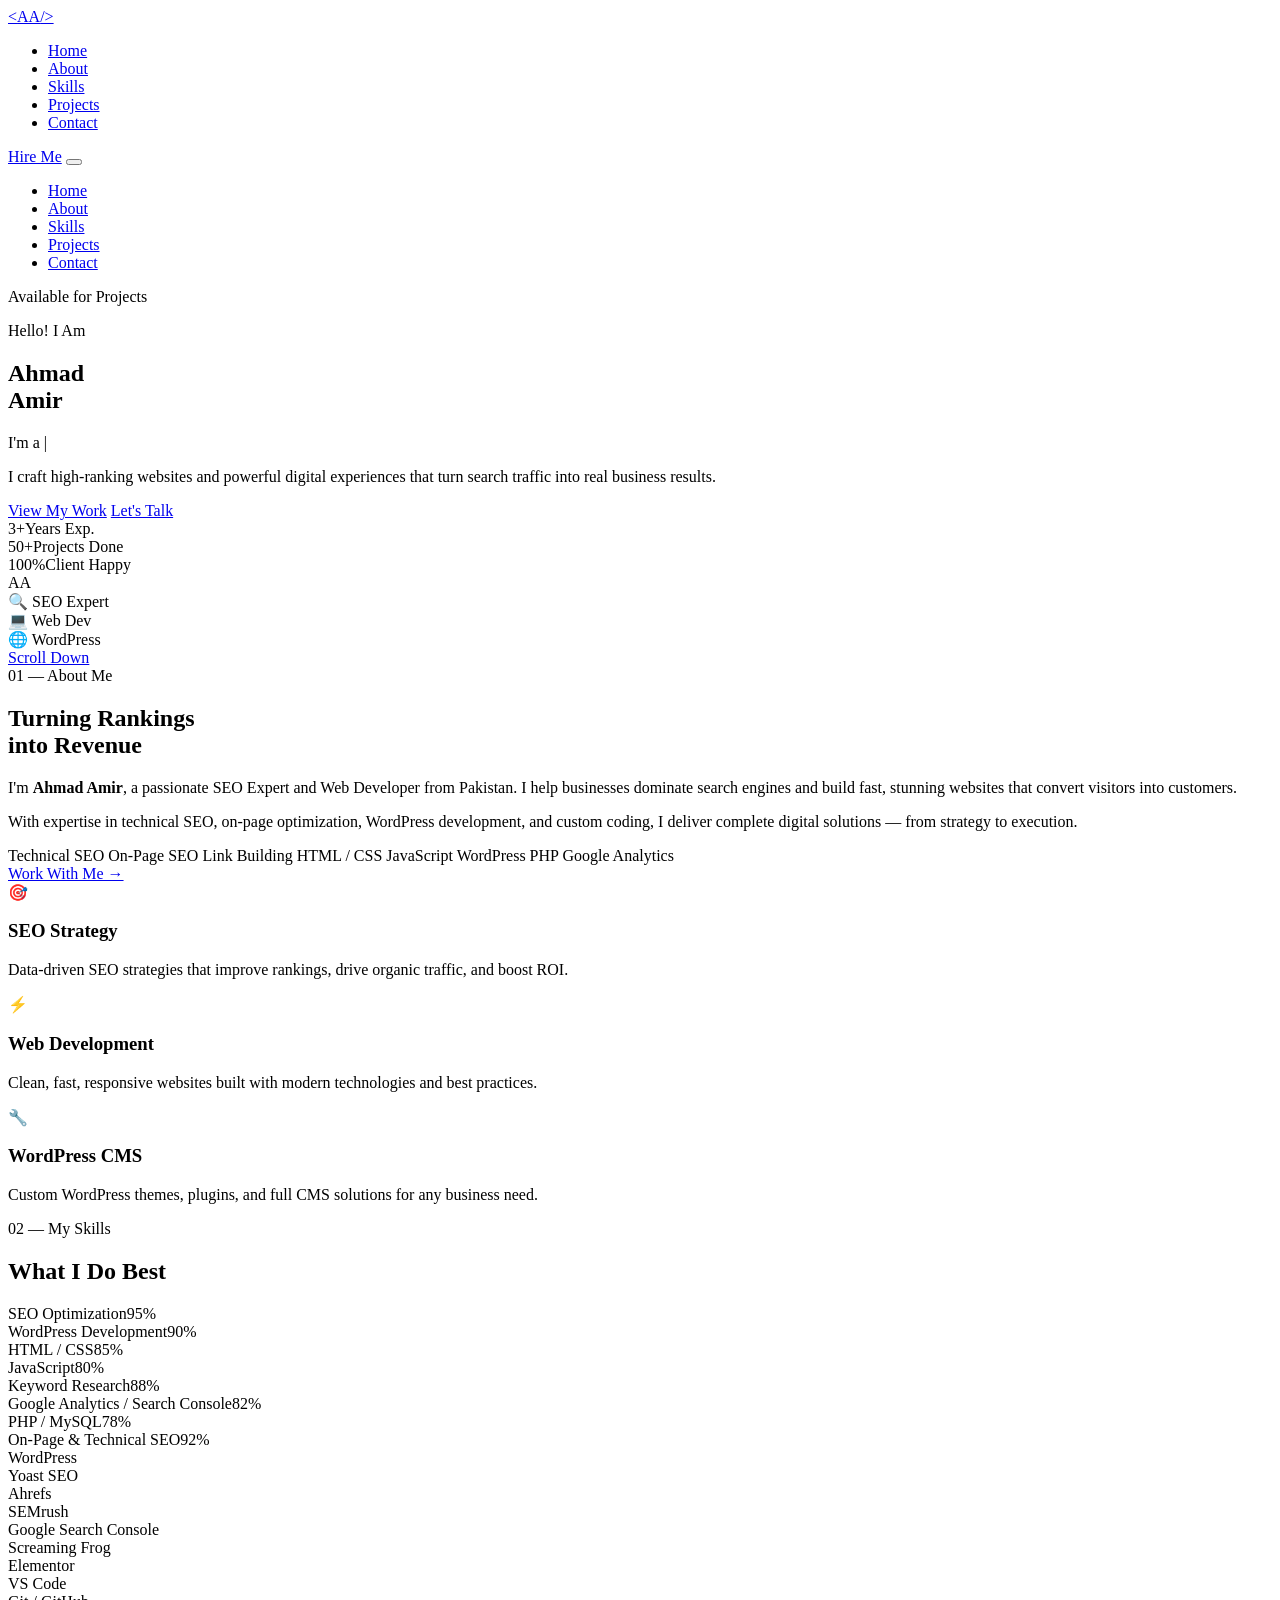
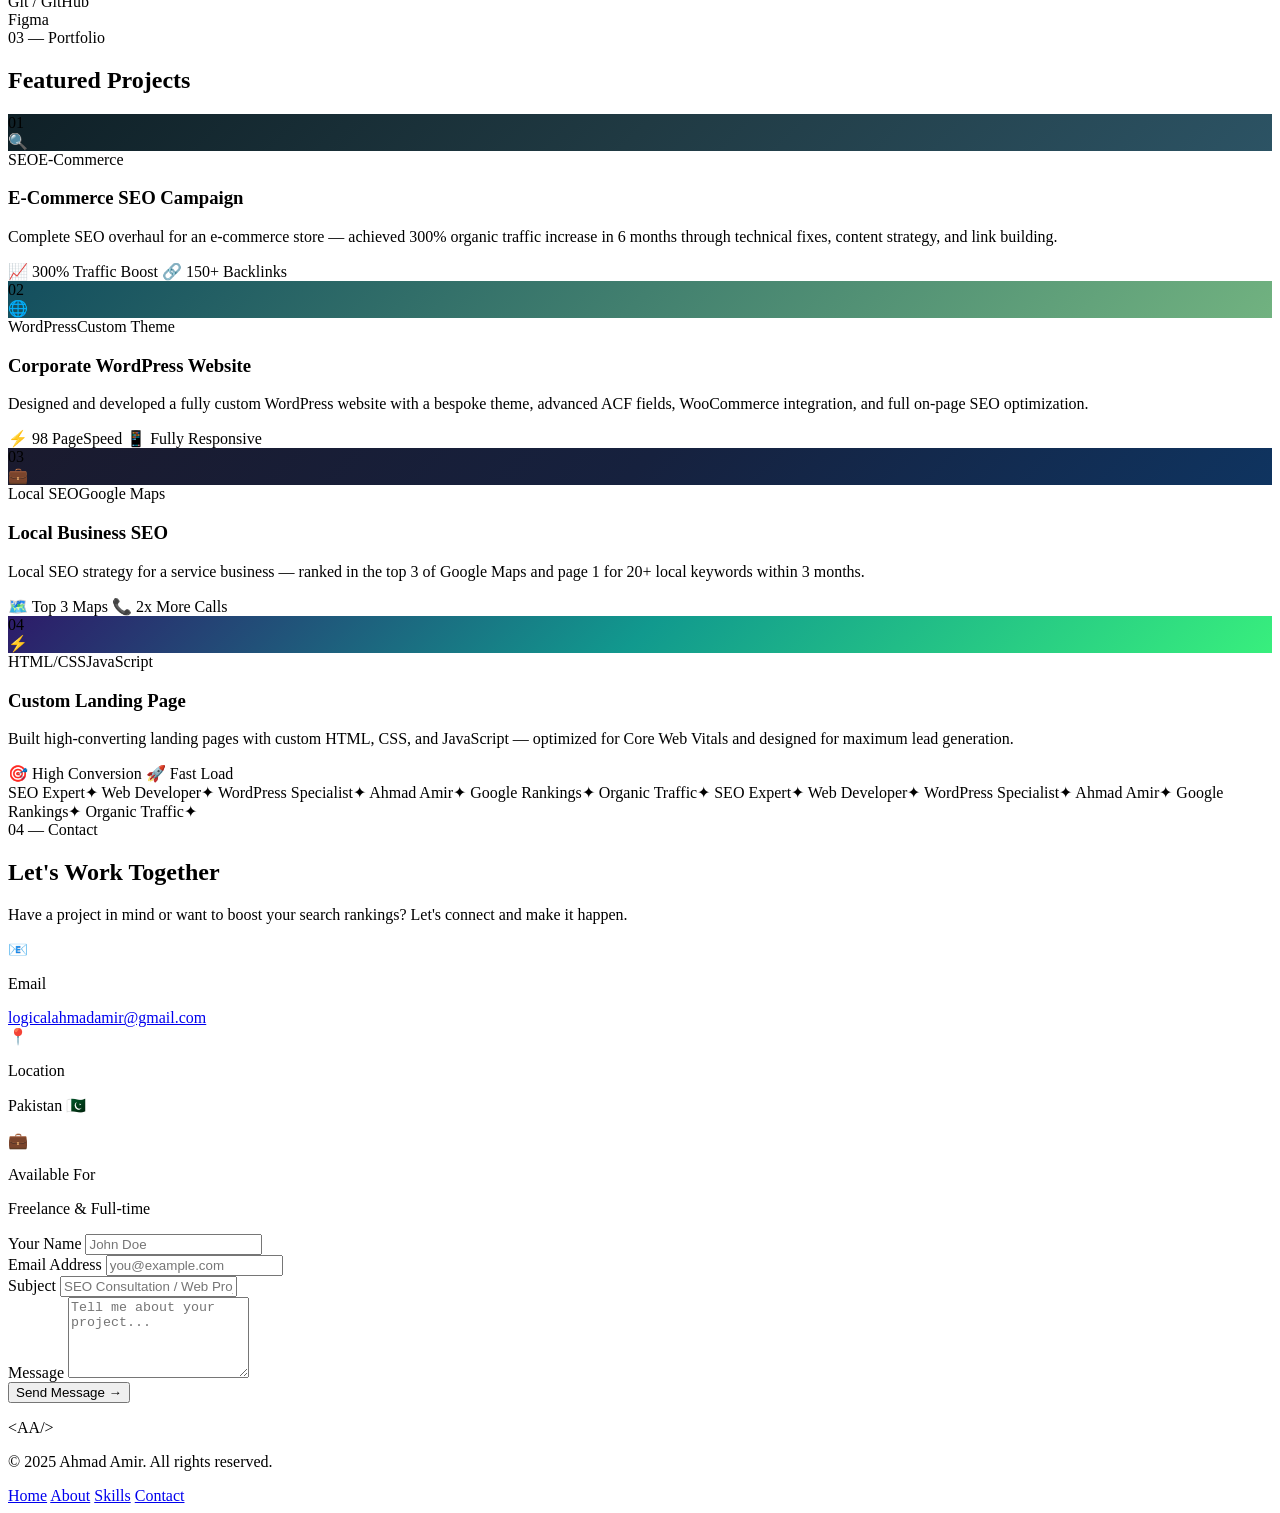
==== index (1).html @ b36ea96a "upload" ====
<!DOCTYPE html>
<html lang="en">
<head>
  <meta charset="UTF-8" />
  <meta name="viewport" content="width=device-width, initial-scale=1.0" />
  <title>Ahmad Amir – SEO Expert & Web Developer</title>
  <meta name="description" content="Ahmad Amir is a professional SEO Expert, Web Developer, and WordPress specialist helping businesses grow online with powerful digital strategies." />
  <meta name="keywords" content="Ahmad Amir, SEO Expert, Web Developer, WordPress, Digital Marketing, Pakistan" />
  <meta name="author" content="Ahmad Amir" />
  <meta property="og:title" content="Ahmad Amir – SEO Expert & Web Developer" />
  <meta property="og:description" content="Professional SEO Expert and Web Developer from Pakistan." />
  <meta property="og:type" content="website" />
  <!-- Favicons -->
  <link rel="icon" type="image/x-icon" href="favicon.ico" />
  <link rel="icon" type="image/svg+xml" href="favicon.svg" />
  <link rel="icon" type="image/png" sizes="32x32" href="favicon-32x32.png" />
  <link rel="icon" type="image/png" sizes="16x16" href="favicon-16x16.png" />
  <link rel="apple-touch-icon" sizes="180x180" href="apple-touch-icon.png" />
  <link rel="manifest" href="site.webmanifest" />
  <meta name="theme-color" content="#39d353" />

  <link rel="preconnect" href="https://fonts.googleapis.com" />
  <link rel="preconnect" href="https://fonts.gstatic.com" crossorigin />
  <link href="https://fonts.googleapis.com/css2?family=Syne:wght@400;600;700;800&family=DM+Sans:ital,wght@0,300;0,400;0,500;1,300&display=swap" rel="stylesheet" />
  <link rel="stylesheet" href="style.css" />
</head>
<body>

  <!-- Cursor -->
  <div class="cursor" id="cursor"></div>
  <div class="cursor-follower" id="cursorFollower"></div>

  <!-- Noise overlay -->
  <div class="noise"></div>

  <!-- NAV -->
  <nav class="nav" id="nav">
    <a href="#home" class="nav-logo">
      <span class="logo-bracket">&lt;</span>AA<span class="logo-bracket">/&gt;</span>
    </a>
    <ul class="nav-links">
      <li><a href="#home" class="nav-link active">Home</a></li>
      <li><a href="#about" class="nav-link">About</a></li>
      <li><a href="#skills" class="nav-link">Skills</a></li>
      <li><a href="#projects" class="nav-link">Projects</a></li>
      <li><a href="#contact" class="nav-link">Contact</a></li>
    </ul>
    <a href="mailto:logicalahmadamir@gmail.com" class="nav-cta">Hire Me</a>
    <button class="menu-toggle" id="menuToggle" aria-label="Toggle menu">
      <span></span><span></span><span></span>
    </button>
  </nav>

  <!-- Mobile Menu -->
  <div class="mobile-menu" id="mobileMenu">
    <ul>
      <li><a href="#home" class="mob-link">Home</a></li>
      <li><a href="#about" class="mob-link">About</a></li>
      <li><a href="#skills" class="mob-link">Skills</a></li>
      <li><a href="#projects" class="mob-link">Projects</a></li>
      <li><a href="#contact" class="mob-link">Contact</a></li>
    </ul>
  </div>

  <!-- HERO -->
  <section class="hero" id="home">
    <div class="hero-bg">
      <div class="orb orb-1"></div>
      <div class="orb orb-2"></div>
      <div class="grid-lines"></div>
    </div>
    <div class="hero-content">
      <div class="hero-badge">
        <span class="badge-dot"></span>
        Available for Projects
      </div>
      <p class="hero-greeting">Hello! I Am</p>
      <h1 class="hero-name">Ahmad<br/><span class="name-outline">Amir</span></h1>
      <div class="hero-role">
        <span>I'm a </span>
        <span class="typed-text" id="typedText"></span>
        <span class="typed-cursor">|</span>
      </div>
      <p class="hero-desc">
        I craft high-ranking websites and powerful digital experiences that
        turn search traffic into real business results.
      </p>
      <div class="hero-actions">
        <a href="#projects" class="btn btn-primary">View My Work</a>
        <a href="#contact" class="btn btn-ghost">Let's Talk</a>
      </div>
      <div class="hero-stats">
        <div class="stat"><span class="stat-num">3+</span><span class="stat-label">Years Exp.</span></div>
        <div class="stat-divider"></div>
        <div class="stat"><span class="stat-num">50+</span><span class="stat-label">Projects Done</span></div>
        <div class="stat-divider"></div>
        <div class="stat"><span class="stat-num">100%</span><span class="stat-label">Client Happy</span></div>
      </div>
    </div>
    <div class="hero-visual">
      <div class="avatar-wrap">
        <div class="avatar-ring ring-1"></div>
        <div class="avatar-ring ring-2"></div>
        <div class="avatar-ring ring-3"></div>
        <div class="avatar-core">
          <div class="avatar-initials">AA</div>
        </div>
        <div class="floating-tag tag-1">
          <span class="tag-icon">🔍</span> SEO Expert
        </div>
        <div class="floating-tag tag-2">
          <span class="tag-icon">💻</span> Web Dev
        </div>
        <div class="floating-tag tag-3">
          <span class="tag-icon">🌐</span> WordPress
        </div>
      </div>
    </div>
    <a href="#about" class="scroll-down">
      <span>Scroll Down</span>
      <div class="scroll-arrow"></div>
    </a>
  </section>

  <!-- ABOUT -->
  <section class="about" id="about">
    <div class="container">
      <div class="section-label">01 — About Me</div>
      <div class="about-grid">
        <div class="about-left">
          <h2 class="section-title">Turning Rankings<br/>into <span class="highlight">Revenue</span></h2>
          <p class="about-text">
            I'm <strong>Ahmad Amir</strong>, a passionate SEO Expert and Web Developer from Pakistan.
            I help businesses dominate search engines and build fast, stunning websites
            that convert visitors into customers.
          </p>
          <p class="about-text">
            With expertise in technical SEO, on-page optimization, WordPress development, 
            and custom coding, I deliver complete digital solutions — from strategy to execution.
          </p>
          <div class="about-chips">
            <span class="chip">Technical SEO</span>
            <span class="chip">On-Page SEO</span>
            <span class="chip">Link Building</span>
            <span class="chip">HTML / CSS</span>
            <span class="chip">JavaScript</span>
            <span class="chip">WordPress</span>
            <span class="chip">PHP</span>
            <span class="chip">Google Analytics</span>
          </div>
          <a href="mailto:logicalahmadamir@gmail.com" class="btn btn-primary">Work With Me →</a>
        </div>
        <div class="about-right">
          <div class="about-card">
            <div class="card-icon">🎯</div>
            <h3>SEO Strategy</h3>
            <p>Data-driven SEO strategies that improve rankings, drive organic traffic, and boost ROI.</p>
          </div>
          <div class="about-card">
            <div class="card-icon">⚡</div>
            <h3>Web Development</h3>
            <p>Clean, fast, responsive websites built with modern technologies and best practices.</p>
          </div>
          <div class="about-card">
            <div class="card-icon">🔧</div>
            <h3>WordPress CMS</h3>
            <p>Custom WordPress themes, plugins, and full CMS solutions for any business need.</p>
          </div>
        </div>
      </div>
    </div>
  </section>

  <!-- SKILLS -->
  <section class="skills" id="skills">
    <div class="container">
      <div class="section-label">02 — My Skills</div>
      <h2 class="section-title center">What I <span class="highlight">Do Best</span></h2>
      <div class="skills-grid">
        <div class="skill-item" data-skill="SEO Optimization" data-pct="95">
          <div class="skill-info">
            <span>SEO Optimization</span><span class="skill-pct">95%</span>
          </div>
          <div class="skill-bar"><div class="skill-fill" data-width="95"></div></div>
        </div>
        <div class="skill-item" data-pct="90">
          <div class="skill-info">
            <span>WordPress Development</span><span class="skill-pct">90%</span>
          </div>
          <div class="skill-bar"><div class="skill-fill" data-width="90"></div></div>
        </div>
        <div class="skill-item" data-pct="85">
          <div class="skill-info">
            <span>HTML / CSS</span><span class="skill-pct">85%</span>
          </div>
          <div class="skill-bar"><div class="skill-fill" data-width="85"></div></div>
        </div>
        <div class="skill-item" data-pct="80">
          <div class="skill-info">
            <span>JavaScript</span><span class="skill-pct">80%</span>
          </div>
          <div class="skill-bar"><div class="skill-fill" data-width="80"></div></div>
        </div>
        <div class="skill-item" data-pct="88">
          <div class="skill-info">
            <span>Keyword Research</span><span class="skill-pct">88%</span>
          </div>
          <div class="skill-bar"><div class="skill-fill" data-width="88"></div></div>
        </div>
        <div class="skill-item" data-pct="82">
          <div class="skill-info">
            <span>Google Analytics / Search Console</span><span class="skill-pct">82%</span>
          </div>
          <div class="skill-bar"><div class="skill-fill" data-width="82"></div></div>
        </div>
        <div class="skill-item" data-pct="78">
          <div class="skill-info">
            <span>PHP / MySQL</span><span class="skill-pct">78%</span>
          </div>
          <div class="skill-bar"><div class="skill-fill" data-width="78"></div></div>
        </div>
        <div class="skill-item" data-pct="92">
          <div class="skill-info">
            <span>On-Page & Technical SEO</span><span class="skill-pct">92%</span>
          </div>
          <div class="skill-bar"><div class="skill-fill" data-width="92"></div></div>
        </div>
      </div>

      <!-- Tool Icons -->
      <div class="tools-row">
        <div class="tool-badge">WordPress</div>
        <div class="tool-badge">Yoast SEO</div>
        <div class="tool-badge">Ahrefs</div>
        <div class="tool-badge">SEMrush</div>
        <div class="tool-badge">Google Search Console</div>
        <div class="tool-badge">Screaming Frog</div>
        <div class="tool-badge">Elementor</div>
        <div class="tool-badge">VS Code</div>
        <div class="tool-badge">Git / GitHub</div>
        <div class="tool-badge">Figma</div>
      </div>
    </div>
  </section>

  <!-- PROJECTS -->
  <section class="projects" id="projects">
    <div class="container">
      <div class="section-label">03 — Portfolio</div>
      <h2 class="section-title">Featured <span class="highlight">Projects</span></h2>
      <div class="projects-grid">

        <div class="project-card">
          <div class="project-thumb" style="background: linear-gradient(135deg, #0f2027, #203a43, #2c5364);">
            <div class="project-num">01</div>
            <div class="project-icon-big">🔍</div>
          </div>
          <div class="project-body">
            <div class="project-tags"><span>SEO</span><span>E-Commerce</span></div>
            <h3>E-Commerce SEO Campaign</h3>
            <p>Complete SEO overhaul for an e-commerce store — achieved 300% organic traffic increase in 6 months through technical fixes, content strategy, and link building.</p>
            <div class="project-meta">
              <span>📈 300% Traffic Boost</span>
              <span>🔗 150+ Backlinks</span>
            </div>
          </div>
        </div>

        <div class="project-card featured">
          <div class="project-thumb" style="background: linear-gradient(135deg, #134e5e, #71b280);">
            <div class="project-num">02</div>
            <div class="project-icon-big">🌐</div>
          </div>
          <div class="project-body">
            <div class="project-tags"><span>WordPress</span><span>Custom Theme</span></div>
            <h3>Corporate WordPress Website</h3>
            <p>Designed and developed a fully custom WordPress website with a bespoke theme, advanced ACF fields, WooCommerce integration, and full on-page SEO optimization.</p>
            <div class="project-meta">
              <span>⚡ 98 PageSpeed</span>
              <span>📱 Fully Responsive</span>
            </div>
          </div>
        </div>

        <div class="project-card">
          <div class="project-thumb" style="background: linear-gradient(135deg, #1a1a2e, #16213e, #0f3460);">
            <div class="project-num">03</div>
            <div class="project-icon-big">💼</div>
          </div>
          <div class="project-body">
            <div class="project-tags"><span>Local SEO</span><span>Google Maps</span></div>
            <h3>Local Business SEO</h3>
            <p>Local SEO strategy for a service business — ranked in the top 3 of Google Maps and page 1 for 20+ local keywords within 3 months.</p>
            <div class="project-meta">
              <span>🗺️ Top 3 Maps</span>
              <span>📞 2x More Calls</span>
            </div>
          </div>
        </div>

        <div class="project-card">
          <div class="project-thumb" style="background: linear-gradient(135deg, #2d1b69, #11998e, #38ef7d);">
            <div class="project-num">04</div>
            <div class="project-icon-big">⚡</div>
          </div>
          <div class="project-body">
            <div class="project-tags"><span>HTML/CSS</span><span>JavaScript</span></div>
            <h3>Custom Landing Page</h3>
            <p>Built high-converting landing pages with custom HTML, CSS, and JavaScript — optimized for Core Web Vitals and designed for maximum lead generation.</p>
            <div class="project-meta">
              <span>🎯 High Conversion</span>
              <span>🚀 Fast Load</span>
            </div>
          </div>
        </div>

      </div>
    </div>
  </section>

  <!-- MARQUEE BANNER -->
  <div class="marquee-wrap">
    <div class="marquee-track">
      <span>SEO Expert</span><span class="sep">✦</span>
      <span>Web Developer</span><span class="sep">✦</span>
      <span>WordPress Specialist</span><span class="sep">✦</span>
      <span>Ahmad Amir</span><span class="sep">✦</span>
      <span>Google Rankings</span><span class="sep">✦</span>
      <span>Organic Traffic</span><span class="sep">✦</span>
      <span>SEO Expert</span><span class="sep">✦</span>
      <span>Web Developer</span><span class="sep">✦</span>
      <span>WordPress Specialist</span><span class="sep">✦</span>
      <span>Ahmad Amir</span><span class="sep">✦</span>
      <span>Google Rankings</span><span class="sep">✦</span>
      <span>Organic Traffic</span><span class="sep">✦</span>
    </div>
  </div>

  <!-- CONTACT -->
  <section class="contact" id="contact">
    <div class="container">
      <div class="section-label">04 — Contact</div>
      <h2 class="section-title center">Let's <span class="highlight">Work Together</span></h2>
      <p class="contact-sub">Have a project in mind or want to boost your search rankings? Let's connect and make it happen.</p>
      <div class="contact-grid">
        <div class="contact-left">
          <div class="contact-info-item">
            <div class="ci-icon">📧</div>
            <div>
              <p class="ci-label">Email</p>
              <a href="mailto:logicalahmadamir@gmail.com" class="ci-value">logicalahmadamir@gmail.com</a>
            </div>
          </div>
          <div class="contact-info-item">
            <div class="ci-icon">📍</div>
            <div>
              <p class="ci-label">Location</p>
              <p class="ci-value">Pakistan 🇵🇰</p>
            </div>
          </div>
          <div class="contact-info-item">
            <div class="ci-icon">💼</div>
            <div>
              <p class="ci-label">Available For</p>
              <p class="ci-value">Freelance & Full-time</p>
            </div>
          </div>
        </div>
        <form class="contact-form" id="contactForm">
          <div class="form-row">
            <div class="form-group">
              <label>Your Name</label>
              <input type="text" placeholder="John Doe" required />
            </div>
            <div class="form-group">
              <label>Email Address</label>
              <input type="email" placeholder="you@example.com" required />
            </div>
          </div>
          <div class="form-group">
            <label>Subject</label>
            <input type="text" placeholder="SEO Consultation / Web Project..." required />
          </div>
          <div class="form-group">
            <label>Message</label>
            <textarea rows="5" placeholder="Tell me about your project..." required></textarea>
          </div>
          <button type="submit" class="btn btn-primary full-width">Send Message →</button>
          <p class="form-note" id="formNote"></p>
        </form>
      </div>
    </div>
  </section>

  <!-- FOOTER -->
  <footer class="footer">
    <div class="container">
      <div class="footer-inner">
        <div class="footer-logo">
          <span class="logo-bracket">&lt;</span>AA<span class="logo-bracket">/&gt;</span>
        </div>
        <p class="footer-copy">© 2025 Ahmad Amir. All rights reserved.</p>
        <div class="footer-links">
          <a href="#home">Home</a>
          <a href="#about">About</a>
          <a href="#skills">Skills</a>
          <a href="#contact">Contact</a>
        </div>
      </div>
    </div>
  </footer>

  <script src="script.js"></script>
</body>
</html>
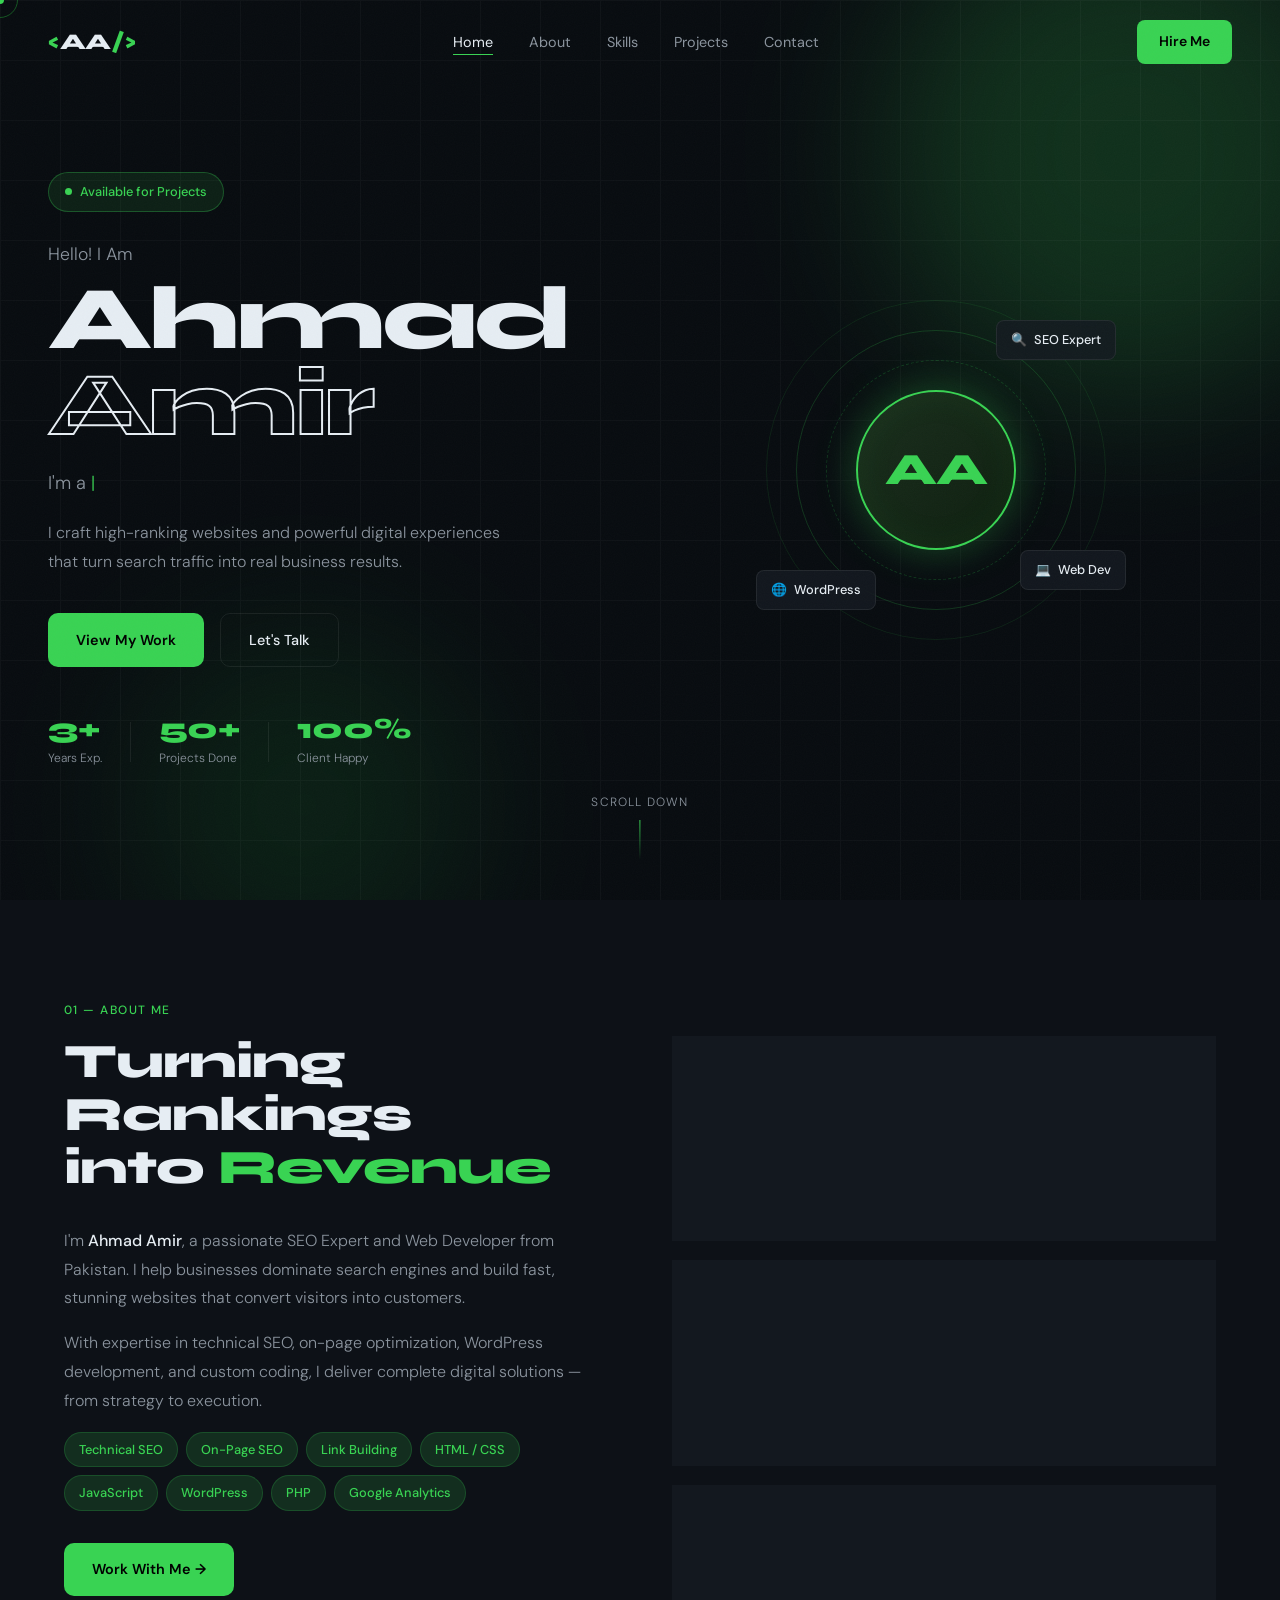
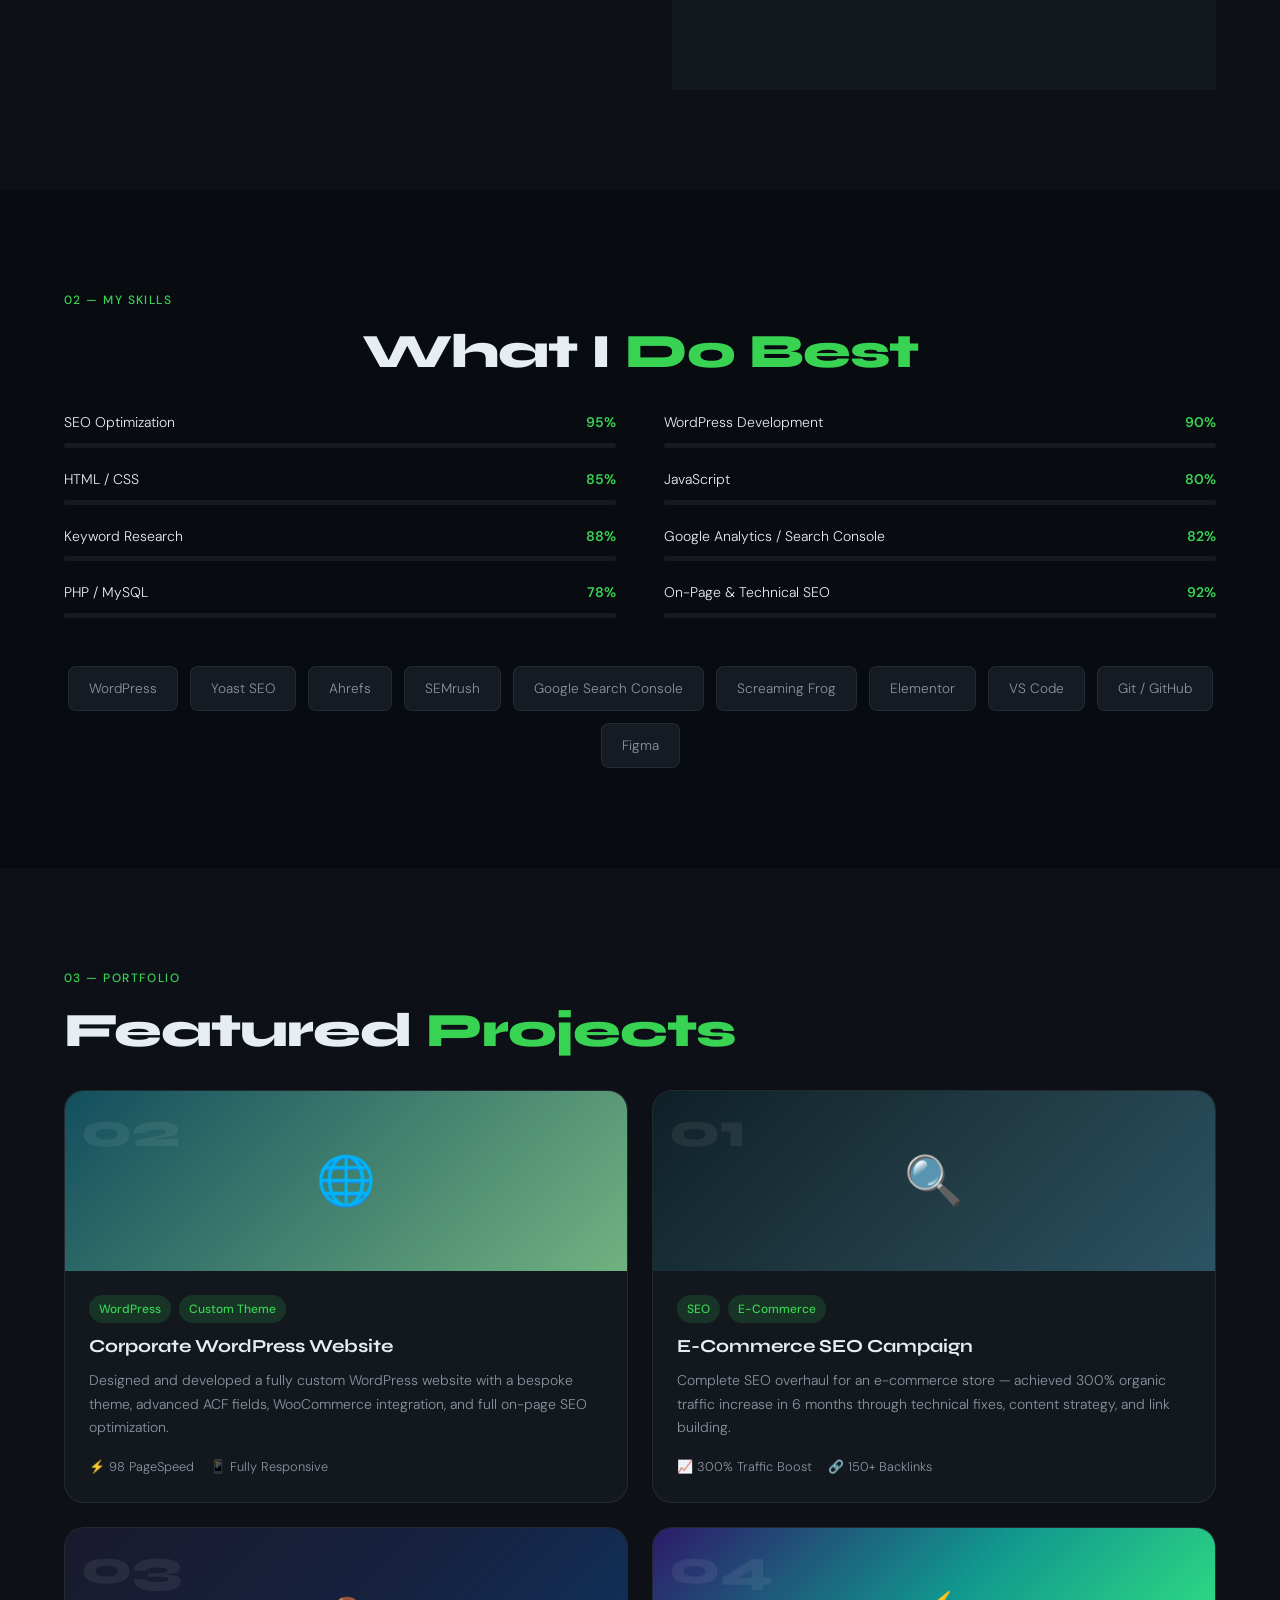
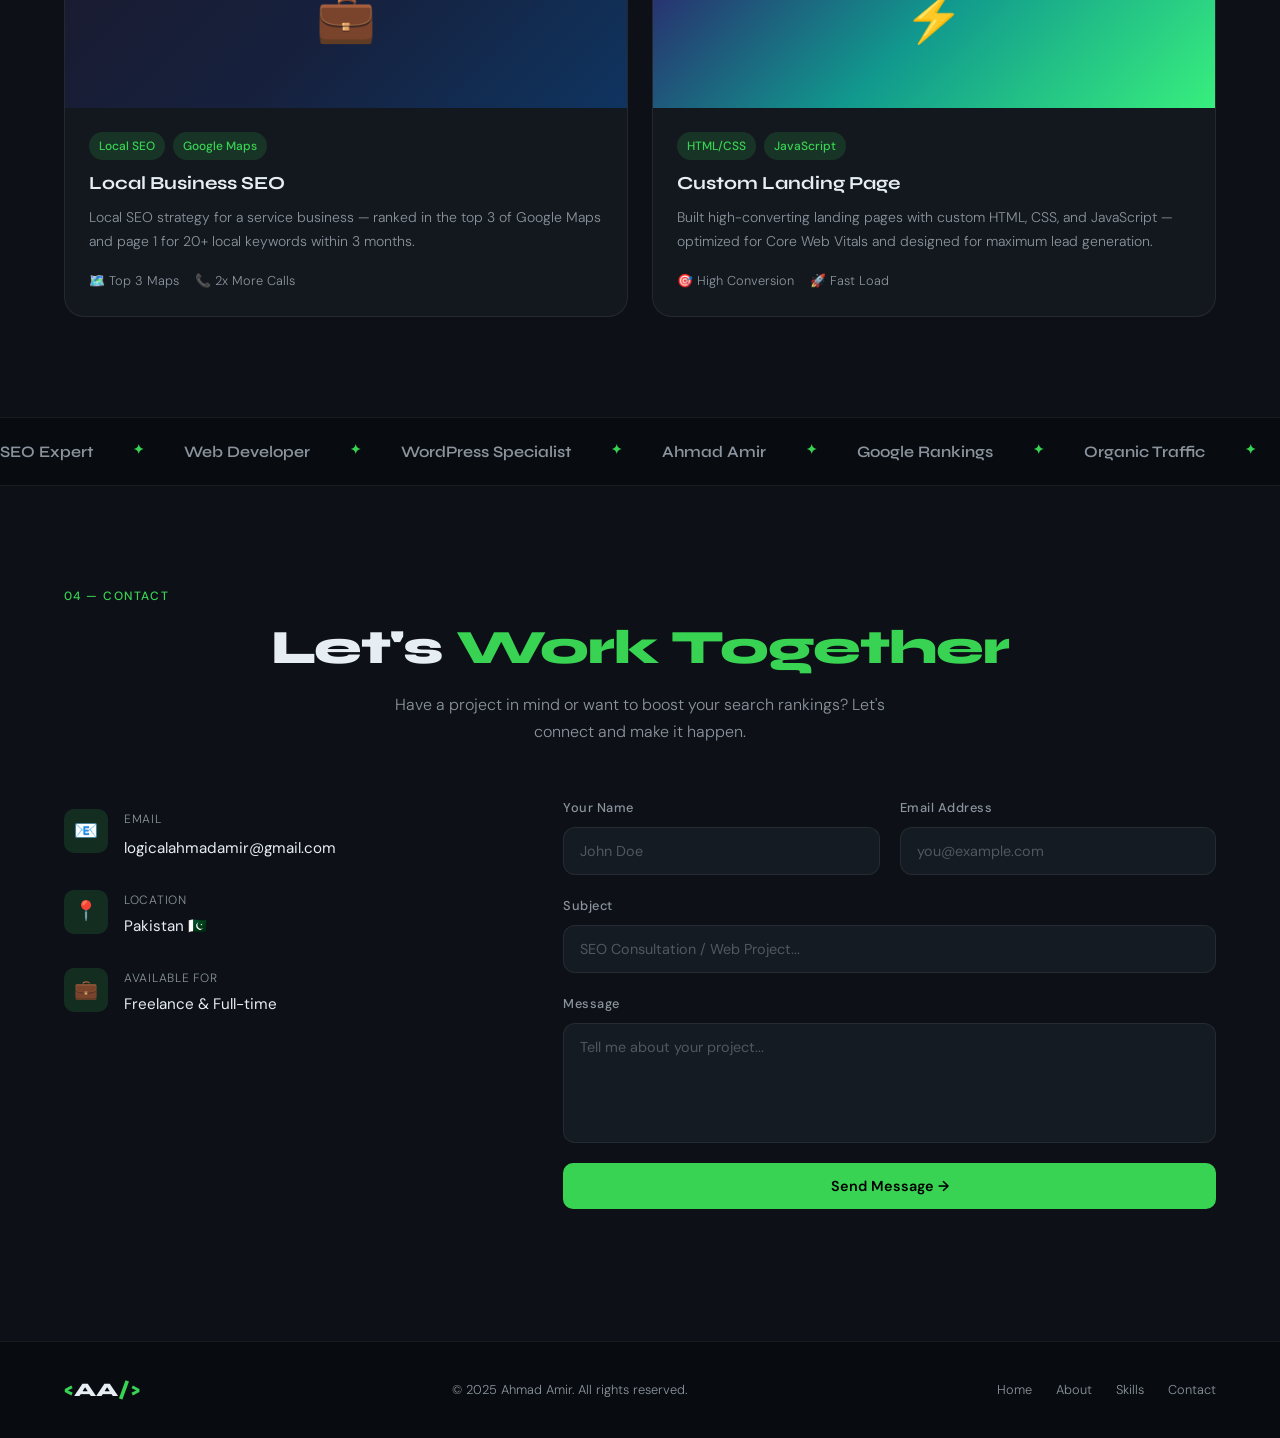
==== commit f99aeee5: "Update index (1).html" ====
--- a/index (1).html
+++ b/index (1).html
@@ -7,6 +7,7 @@
   <meta name="description" content="Ahmad Amir is a professional SEO Expert, Web Developer, and WordPress specialist helping businesses grow online with powerful digital strategies." />
   <meta name="keywords" content="Ahmad Amir, SEO Expert, Web Developer, WordPress, Digital Marketing, Pakistan" />
   <meta name="author" content="Ahmad Amir" />
+  <link rel="canonical" href="https://technicalahmadamir-maker.github.io/" />
   <meta property="og:title" content="Ahmad Amir – SEO Expert & Web Developer" />
   <meta property="og:description" content="Professional SEO Expert and Web Developer from Pakistan." />
   <meta property="og:type" content="website" />
@@ -45,7 +46,7 @@
       <li><a href="#projects" class="nav-link">Projects</a></li>
       <li><a href="#contact" class="nav-link">Contact</a></li>
     </ul>
-    <a href="mailto:logicalahmadamir@gmail.com" class="nav-cta">Hire Me</a>
+    <a href="mailto:technicalahmadamir@gmail.com" class="nav-cta">Hire Me</a>
     <button class="menu-toggle" id="menuToggle" aria-label="Toggle menu">
       <span></span><span></span><span></span>
     </button>
@@ -148,7 +149,7 @@
             <span class="chip">PHP</span>
             <span class="chip">Google Analytics</span>
           </div>
-          <a href="mailto:logicalahmadamir@gmail.com" class="btn btn-primary">Work With Me →</a>
+          <a href="mailto:technicalahmadamir@gmail.com" class="btn btn-primary">Work With Me →</a>
         </div>
         <div class="about-right">
           <div class="about-card">
@@ -348,7 +349,7 @@
             <div class="ci-icon">📧</div>
             <div>
               <p class="ci-label">Email</p>
-              <a href="mailto:logicalahmadamir@gmail.com" class="ci-value">logicalahmadamir@gmail.com</a>
+              <a href="mailto:technicalahmadamir@gmail.com" class="ci-value">logicalahmadamir@gmail.com</a>
             </div>
           </div>
           <div class="contact-info-item">
--- a/style.css
+++ b/style.css
@@ -0,0 +1,620 @@
+/* ============================
+   CSS VARIABLES & RESET
+   ============================ */
+:root {
+  --bg: #080c10;
+  --bg2: #0d1117;
+  --bg3: #141b22;
+  --accent: #39d353;
+  --accent2: #58e96a;
+  --accent-dim: rgba(57, 211, 83, 0.15);
+  --text: #e6edf3;
+  --text-muted: #8b949e;
+  --border: rgba(255, 255, 255, 0.07);
+  --card-bg: rgba(22, 27, 34, 0.8);
+  --font-display: 'Syne', sans-serif;
+  --font-body: 'DM Sans', sans-serif;
+  --transition: 0.3s cubic-bezier(0.4, 0, 0.2, 1);
+  --radius: 12px;
+  --radius-lg: 20px;
+}
+
+*, *::before, *::after { box-sizing: border-box; margin: 0; padding: 0; }
+
+html { scroll-behavior: smooth; font-size: 16px; }
+
+body {
+  background: var(--bg);
+  color: var(--text);
+  font-family: var(--font-body);
+  font-weight: 300;
+  line-height: 1.7;
+  overflow-x: hidden;
+  cursor: none;
+}
+
+a { color: inherit; text-decoration: none; }
+ul { list-style: none; }
+img { max-width: 100%; }
+input, textarea, button { font-family: var(--font-body); }
+
+/* ============================
+   NOISE OVERLAY
+   ============================ */
+.noise {
+  position: fixed; inset: 0; z-index: 999; pointer-events: none;
+  opacity: 0.025;
+  background-image: url("data:image/svg+xml,%3Csvg viewBox='0 0 200 200' xmlns='http://www.w3.org/2000/svg'%3E%3Cfilter id='n'%3E%3CfeTurbulence type='fractalNoise' baseFrequency='0.9' numOctaves='4' stitchTiles='stitch'/%3E%3C/filter%3E%3Crect width='100%25' height='100%25' filter='url(%23n)'/%3E%3C/svg%3E");
+  background-size: 200px 200px;
+}
+
+/* ============================
+   CUSTOM CURSOR
+   ============================ */
+.cursor {
+  position: fixed; width: 8px; height: 8px; border-radius: 50%;
+  background: var(--accent); pointer-events: none; z-index: 9999;
+  transform: translate(-50%, -50%); transition: opacity 0.2s;
+}
+.cursor-follower {
+  position: fixed; width: 36px; height: 36px; border-radius: 50%;
+  border: 1.5px solid rgba(57, 211, 83, 0.4); pointer-events: none;
+  z-index: 9998; transform: translate(-50%, -50%);
+  transition: all 0.12s ease; mix-blend-mode: difference;
+}
+
+/* ============================
+   SCROLLBAR
+   ============================ */
+::-webkit-scrollbar { width: 4px; }
+::-webkit-scrollbar-track { background: var(--bg2); }
+::-webkit-scrollbar-thumb { background: var(--accent); border-radius: 2px; }
+
+/* ============================
+   CONTAINER
+   ============================ */
+.container { max-width: 1200px; margin: 0 auto; padding: 0 24px; }
+
+/* ============================
+   NAV
+   ============================ */
+.nav {
+  position: fixed; top: 0; left: 0; right: 0; z-index: 100;
+  display: flex; align-items: center; justify-content: space-between;
+  padding: 20px 48px;
+  transition: var(--transition);
+  background: transparent;
+}
+.nav.scrolled {
+  background: rgba(8, 12, 16, 0.92);
+  backdrop-filter: blur(16px);
+  padding: 14px 48px;
+  border-bottom: 1px solid var(--border);
+}
+.nav-logo {
+  font-family: var(--font-display);
+  font-size: 1.4rem;
+  font-weight: 800;
+  color: var(--text);
+  letter-spacing: -0.02em;
+}
+.logo-bracket { color: var(--accent); }
+.nav-links {
+  display: flex; gap: 36px;
+}
+.nav-link {
+  font-size: 0.9rem;
+  font-weight: 400;
+  color: var(--text-muted);
+  transition: var(--transition);
+  position: relative;
+}
+.nav-link::after {
+  content: ''; position: absolute; bottom: -4px; left: 0;
+  width: 0; height: 1.5px; background: var(--accent);
+  transition: var(--transition);
+}
+.nav-link:hover, .nav-link.active { color: var(--text); }
+.nav-link:hover::after, .nav-link.active::after { width: 100%; }
+.nav-cta {
+  background: var(--accent); color: #000; padding: 10px 22px;
+  border-radius: 8px; font-size: 0.875rem; font-weight: 600;
+  transition: var(--transition);
+}
+.nav-cta:hover { background: var(--accent2); transform: translateY(-1px); }
+.menu-toggle {
+  display: none; flex-direction: column; gap: 5px;
+  background: none; border: none; cursor: pointer; padding: 4px;
+}
+.menu-toggle span {
+  display: block; width: 22px; height: 2px;
+  background: var(--text); border-radius: 2px; transition: var(--transition);
+}
+
+/* Mobile Menu */
+.mobile-menu {
+  position: fixed; inset: 0; background: var(--bg2);
+  z-index: 99; display: flex; align-items: center; justify-content: center;
+  opacity: 0; pointer-events: none; transition: var(--transition);
+}
+.mobile-menu.open { opacity: 1; pointer-events: all; }
+.mobile-menu ul { display: flex; flex-direction: column; gap: 24px; text-align: center; }
+.mob-link {
+  font-family: var(--font-display); font-size: 2.5rem; font-weight: 700;
+  color: var(--text-muted); transition: var(--transition);
+}
+.mob-link:hover { color: var(--accent); }
+
+/* ============================
+   HERO
+   ============================ */
+.hero {
+  min-height: 100vh; display: flex; align-items: center;
+  position: relative; overflow: hidden; padding: 120px 48px 80px;
+}
+.hero-bg {
+  position: absolute; inset: 0; overflow: hidden;
+}
+.orb {
+  position: absolute; border-radius: 50%;
+  filter: blur(80px); opacity: 0.18;
+}
+.orb-1 {
+  width: 500px; height: 500px; background: var(--accent);
+  top: -100px; right: -100px; animation: orbFloat 8s ease-in-out infinite;
+}
+.orb-2 {
+  width: 350px; height: 350px; background: #1a7a2e;
+  bottom: -80px; left: 10%; animation: orbFloat 10s ease-in-out infinite reverse;
+}
+@keyframes orbFloat {
+  0%, 100% { transform: translate(0,0) scale(1); }
+  33% { transform: translate(30px, -20px) scale(1.05); }
+  66% { transform: translate(-15px, 15px) scale(0.95); }
+}
+.grid-lines {
+  position: absolute; inset: 0; opacity: 0.03;
+  background-image:
+    linear-gradient(var(--text) 1px, transparent 1px),
+    linear-gradient(90deg, var(--text) 1px, transparent 1px);
+  background-size: 60px 60px;
+}
+.hero-content {
+  position: relative; z-index: 2; flex: 1; max-width: 600px;
+}
+.hero-badge {
+  display: inline-flex; align-items: center; gap: 8px;
+  background: rgba(57, 211, 83, 0.1); border: 1px solid rgba(57, 211, 83, 0.3);
+  color: var(--accent); padding: 8px 16px; border-radius: 100px;
+  font-size: 0.8rem; font-weight: 500; margin-bottom: 28px;
+  animation: fadeUp 0.6s ease both;
+}
+.badge-dot {
+  width: 7px; height: 7px; border-radius: 50%; background: var(--accent);
+  animation: pulse 2s infinite;
+}
+@keyframes pulse {
+  0%, 100% { opacity: 1; transform: scale(1); }
+  50% { opacity: 0.5; transform: scale(0.8); }
+}
+.hero-greeting {
+  font-size: 1.1rem; color: var(--text-muted); margin-bottom: 8px;
+  animation: fadeUp 0.6s 0.1s ease both;
+}
+.hero-name {
+  font-family: var(--font-display);
+  font-size: clamp(3.5rem, 7vw, 6.5rem);
+  font-weight: 800; line-height: 0.95;
+  letter-spacing: -0.03em;
+  margin-bottom: 20px;
+  animation: fadeUp 0.6s 0.2s ease both;
+}
+.name-outline {
+  -webkit-text-stroke: 2px var(--text);
+  color: transparent;
+}
+.hero-role {
+  font-size: 1.15rem; color: var(--text-muted); margin-bottom: 20px;
+  animation: fadeUp 0.6s 0.3s ease both;
+}
+.typed-text { color: var(--accent); font-weight: 500; }
+.typed-cursor {
+  color: var(--accent); font-weight: 300;
+  animation: blink 1s step-end infinite;
+}
+@keyframes blink { 0%, 100% { opacity: 1; } 50% { opacity: 0; } }
+.hero-desc {
+  font-size: 1rem; color: var(--text-muted); max-width: 460px;
+  margin-bottom: 36px; line-height: 1.8;
+  animation: fadeUp 0.6s 0.4s ease both;
+}
+.hero-actions {
+  display: flex; gap: 16px; flex-wrap: wrap;
+  margin-bottom: 48px;
+  animation: fadeUp 0.6s 0.5s ease both;
+}
+.hero-stats {
+  display: flex; align-items: center; gap: 28px;
+  animation: fadeUp 0.6s 0.6s ease both;
+}
+.stat { display: flex; flex-direction: column; }
+.stat-num {
+  font-family: var(--font-display);
+  font-size: 1.8rem; font-weight: 800; color: var(--accent);
+  line-height: 1;
+}
+.stat-label { font-size: 0.75rem; color: var(--text-muted); margin-top: 4px; }
+.stat-divider { width: 1px; height: 40px; background: var(--border); }
+
+/* Avatar Visual */
+.hero-visual {
+  position: relative; z-index: 2; flex: 1;
+  display: flex; align-items: center; justify-content: center;
+  animation: fadeUp 0.8s 0.3s ease both;
+}
+.avatar-wrap { position: relative; width: 320px; height: 320px; }
+.avatar-ring {
+  position: absolute; border-radius: 50%;
+  border: 1px solid rgba(57, 211, 83, 0.2);
+  top: 50%; left: 50%; transform: translate(-50%, -50%);
+}
+.ring-1 { width: 280px; height: 280px; animation: spin 20s linear infinite; }
+.ring-2 { width: 220px; height: 220px; animation: spin 15s linear infinite reverse; border-style: dashed; }
+.ring-3 { width: 340px; height: 340px; animation: spin 30s linear infinite; opacity: 0.5; }
+@keyframes spin { to { transform: translate(-50%,-50%) rotate(360deg); } }
+.avatar-core {
+  position: absolute; top: 50%; left: 50%;
+  transform: translate(-50%, -50%);
+  width: 160px; height: 160px; border-radius: 50%;
+  background: linear-gradient(135deg, #1a2e1d, #0f1f10);
+  border: 2px solid var(--accent);
+  display: flex; align-items: center; justify-content: center;
+  box-shadow: 0 0 40px rgba(57, 211, 83, 0.3), inset 0 0 40px rgba(57, 211, 83, 0.05);
+}
+.avatar-initials {
+  font-family: var(--font-display);
+  font-size: 2.8rem; font-weight: 800;
+  color: var(--accent);
+  letter-spacing: -0.02em;
+}
+.floating-tag {
+  position: absolute; background: var(--card-bg);
+  border: 1px solid var(--border);
+  border-radius: 8px; padding: 8px 14px;
+  font-size: 0.8rem; font-weight: 500;
+  backdrop-filter: blur(10px);
+  white-space: nowrap;
+  animation: tagFloat 4s ease-in-out infinite;
+}
+.tag-1 { top: 10px; right: -20px; animation-delay: 0s; }
+.tag-2 { bottom: 40px; right: -30px; animation-delay: 1.3s; }
+.tag-3 { bottom: 20px; left: -20px; animation-delay: 0.7s; }
+.tag-icon { margin-right: 4px; }
+@keyframes tagFloat {
+  0%, 100% { transform: translateY(0); }
+  50% { transform: translateY(-8px); }
+}
+
+/* Scroll Down */
+.scroll-down {
+  position: absolute; bottom: 40px; left: 50%; transform: translateX(-50%);
+  display: flex; flex-direction: column; align-items: center; gap: 8px;
+  font-size: 0.75rem; color: var(--text-muted); letter-spacing: 0.1em;
+  text-transform: uppercase; z-index: 2;
+}
+.scroll-arrow {
+  width: 1px; height: 40px;
+  background: linear-gradient(to bottom, var(--accent), transparent);
+  animation: scrollAnim 1.5s ease-in-out infinite;
+}
+@keyframes scrollAnim {
+  0% { transform: scaleY(0); transform-origin: top; }
+  50% { transform: scaleY(1); transform-origin: top; }
+  51% { transform: scaleY(1); transform-origin: bottom; }
+  100% { transform: scaleY(0); transform-origin: bottom; }
+}
+
+/* ============================
+   BUTTONS
+   ============================ */
+.btn {
+  display: inline-flex; align-items: center; gap: 8px;
+  padding: 14px 28px; border-radius: 10px;
+  font-size: 0.9rem; font-weight: 500;
+  transition: var(--transition); cursor: pointer;
+  border: none;
+}
+.btn-primary {
+  background: var(--accent); color: #000;
+  font-weight: 600;
+}
+.btn-primary:hover {
+  background: var(--accent2); transform: translateY(-2px);
+  box-shadow: 0 8px 24px rgba(57, 211, 83, 0.3);
+}
+.btn-ghost {
+  background: transparent; color: var(--text);
+  border: 1px solid var(--border);
+}
+.btn-ghost:hover { border-color: var(--accent); color: var(--accent); transform: translateY(-2px); }
+.full-width { width: 100%; justify-content: center; }
+
+/* ============================
+   SECTION COMMONS
+   ============================ */
+section { padding: 100px 0; }
+.section-label {
+  font-size: 0.75rem; font-weight: 500;
+  color: var(--accent); letter-spacing: 0.12em;
+  text-transform: uppercase; margin-bottom: 16px;
+}
+.section-title {
+  font-family: var(--font-display);
+  font-size: clamp(2rem, 4vw, 3rem);
+  font-weight: 800; line-height: 1.1;
+  letter-spacing: -0.02em;
+  margin-bottom: 32px;
+}
+.section-title.center { text-align: center; }
+.highlight { color: var(--accent); }
+
+/* ============================
+   ABOUT
+   ============================ */
+.about { background: var(--bg2); }
+.about-grid {
+  display: grid; grid-template-columns: 1fr 1fr; gap: 64px; align-items: start;
+}
+.about-text {
+  color: var(--text-muted); margin-bottom: 16px; font-size: 1.0rem; line-height: 1.8;
+}
+.about-text strong { color: var(--text); font-weight: 500; }
+.about-chips {
+  display: flex; flex-wrap: wrap; gap: 8px; margin-bottom: 32px;
+}
+.chip {
+  background: var(--accent-dim); border: 1px solid rgba(57,211,83,0.2);
+  color: var(--accent); padding: 6px 14px; border-radius: 100px;
+  font-size: 0.8rem; font-weight: 500;
+}
+.about-right {
+  display: flex; flex-direction: column; gap: 20px;
+}
+.about-card {
+  background: var(--card-bg); border: 1px solid var(--border);
+  border-radius: var(--radius-lg); padding: 28px;
+  transition: var(--transition);
+  backdrop-filter: blur(8px);
+}
+.about-card:hover {
+  border-color: rgba(57,211,83,0.3);
+  transform: translateY(-3px);
+  box-shadow: 0 12px 32px rgba(0,0,0,0.3);
+}
+.card-icon { font-size: 1.8rem; margin-bottom: 12px; }
+.about-card h3 {
+  font-family: var(--font-display); font-size: 1.1rem; font-weight: 700;
+  margin-bottom: 8px;
+}
+.about-card p { font-size: 0.875rem; color: var(--text-muted); line-height: 1.7; }
+
+/* ============================
+   SKILLS
+   ============================ */
+.skills { background: var(--bg); }
+.skills-grid {
+  display: grid; grid-template-columns: 1fr 1fr; gap: 20px 48px;
+  margin-bottom: 48px;
+}
+.skill-item { }
+.skill-info {
+  display: flex; justify-content: space-between;
+  margin-bottom: 8px; font-size: 0.875rem;
+}
+.skill-pct { color: var(--accent); font-weight: 600; }
+.skill-bar {
+  height: 5px; background: rgba(255,255,255,0.06);
+  border-radius: 10px; overflow: hidden;
+}
+.skill-fill {
+  height: 100%; background: linear-gradient(90deg, var(--accent), var(--accent2));
+  border-radius: 10px; width: 0; transition: width 1.2s cubic-bezier(0.4,0,0.2,1);
+}
+.tools-row {
+  display: flex; flex-wrap: wrap; gap: 12px;
+  justify-content: center; margin-top: 48px;
+}
+.tool-badge {
+  background: var(--bg3); border: 1px solid var(--border);
+  padding: 10px 20px; border-radius: 8px;
+  font-size: 0.85rem; color: var(--text-muted);
+  transition: var(--transition);
+}
+.tool-badge:hover { border-color: var(--accent); color: var(--accent); transform: translateY(-2px); }
+
+/* ============================
+   PROJECTS
+   ============================ */
+.projects { background: var(--bg2); }
+.projects-grid {
+  display: grid; grid-template-columns: repeat(2, 1fr); gap: 24px;
+}
+.project-card {
+  background: var(--card-bg); border: 1px solid var(--border);
+  border-radius: var(--radius-lg); overflow: hidden;
+  transition: var(--transition); cursor: pointer;
+}
+.project-card:hover {
+  border-color: rgba(57,211,83,0.3);
+  transform: translateY(-5px);
+  box-shadow: 0 20px 48px rgba(0,0,0,0.4);
+}
+.project-card.featured { grid-column: 1; grid-row: 1; }
+.project-thumb {
+  height: 180px; position: relative;
+  display: flex; align-items: center; justify-content: center;
+}
+.project-num {
+  position: absolute; top: 16px; left: 16px;
+  font-family: var(--font-display); font-size: 3rem; font-weight: 800;
+  color: rgba(255,255,255,0.07); line-height: 1;
+}
+.project-icon-big { font-size: 3rem; }
+.project-body { padding: 24px; }
+.project-tags { display: flex; gap: 8px; margin-bottom: 12px; }
+.project-tags span {
+  background: var(--accent-dim); color: var(--accent);
+  padding: 4px 10px; border-radius: 100px;
+  font-size: 0.75rem; font-weight: 500;
+}
+.project-card h3 {
+  font-family: var(--font-display); font-size: 1.15rem; font-weight: 700;
+  margin-bottom: 10px; line-height: 1.3;
+}
+.project-card p { font-size: 0.875rem; color: var(--text-muted); line-height: 1.7; margin-bottom: 16px; }
+.project-meta { display: flex; gap: 16px; flex-wrap: wrap; }
+.project-meta span { font-size: 0.8rem; color: var(--text-muted); }
+
+/* ============================
+   MARQUEE
+   ============================ */
+.marquee-wrap {
+  overflow: hidden; padding: 20px 0;
+  border-top: 1px solid var(--border);
+  border-bottom: 1px solid var(--border);
+  background: var(--bg);
+}
+.marquee-track {
+  display: flex; gap: 40px; align-items: center;
+  width: max-content;
+  animation: marquee 18s linear infinite;
+  font-family: var(--font-display);
+  font-size: 1rem; font-weight: 600;
+  color: var(--text-muted);
+}
+.marquee-track .sep { color: var(--accent); font-size: 0.8rem; }
+@keyframes marquee { from { transform: translateX(0); } to { transform: translateX(-50%); } }
+
+/* ============================
+   CONTACT
+   ============================ */
+.contact { background: var(--bg2); }
+.contact-sub {
+  text-align: center; color: var(--text-muted);
+  max-width: 500px; margin: -16px auto 52px;
+  font-size: 1rem; line-height: 1.7;
+}
+.contact-grid {
+  display: grid; grid-template-columns: 1fr 1.5fr; gap: 64px; align-items: start;
+}
+.contact-left { display: flex; flex-direction: column; gap: 28px; padding-top: 12px; }
+.contact-info-item { display: flex; align-items: flex-start; gap: 16px; }
+.ci-icon {
+  width: 44px; height: 44px; background: var(--accent-dim);
+  border-radius: 10px; display: flex; align-items: center; justify-content: center;
+  font-size: 1.2rem; flex-shrink: 0;
+}
+.ci-label { font-size: 0.75rem; color: var(--text-muted); margin-bottom: 4px; text-transform: uppercase; letter-spacing: 0.06em; }
+.ci-value { font-size: 0.95rem; color: var(--text); font-weight: 400; }
+a.ci-value:hover { color: var(--accent); }
+
+/* Form */
+.contact-form { display: flex; flex-direction: column; gap: 20px; }
+.form-row { display: grid; grid-template-columns: 1fr 1fr; gap: 20px; }
+.form-group { display: flex; flex-direction: column; gap: 8px; }
+.form-group label { font-size: 0.8rem; color: var(--text-muted); font-weight: 500; letter-spacing: 0.04em; }
+.form-group input, .form-group textarea {
+  background: var(--bg3); border: 1px solid var(--border);
+  color: var(--text); padding: 14px 16px;
+  border-radius: var(--radius); font-size: 0.9rem;
+  transition: var(--transition); resize: none;
+  outline: none;
+}
+.form-group input:focus, .form-group textarea:focus {
+  border-color: var(--accent);
+  box-shadow: 0 0 0 3px rgba(57,211,83,0.1);
+}
+.form-group input::placeholder, .form-group textarea::placeholder { color: rgba(139,148,158,0.5); }
+.form-note { font-size: 0.85rem; text-align: center; color: var(--accent); margin-top: -8px; min-height: 20px; }
+
+/* ============================
+   FOOTER
+   ============================ */
+.footer {
+  background: var(--bg); border-top: 1px solid var(--border);
+  padding: 32px 0;
+}
+.footer-inner {
+  display: flex; align-items: center; justify-content: space-between;
+  flex-wrap: wrap; gap: 16px;
+}
+.footer-logo {
+  font-family: var(--font-display); font-size: 1.2rem; font-weight: 800;
+}
+.footer-copy { font-size: 0.8rem; color: var(--text-muted); }
+.footer-links { display: flex; gap: 24px; }
+.footer-links a { font-size: 0.8rem; color: var(--text-muted); transition: var(--transition); }
+.footer-links a:hover { color: var(--accent); }
+
+/* ============================
+   ANIMATIONS
+   ============================ */
+@keyframes fadeUp {
+  from { opacity: 0; transform: translateY(20px); }
+  to { opacity: 1; transform: translateY(0); }
+}
+.reveal {
+  opacity: 0; transform: translateY(24px);
+  transition: opacity 0.7s ease, transform 0.7s ease;
+}
+.reveal.visible { opacity: 1; transform: translateY(0); }
+
+/* ============================
+   RESPONSIVE
+   ============================ */
+@media (max-width: 1024px) {
+  .hero { flex-direction: column; padding: 140px 32px 80px; gap: 40px; }
+  .hero-visual { display: none; }
+  .about-grid { grid-template-columns: 1fr; gap: 40px; }
+  .skills-grid { grid-template-columns: 1fr; }
+  .contact-grid { grid-template-columns: 1fr; gap: 40px; }
+  .nav { padding: 20px 32px; }
+  .nav.scrolled { padding: 14px 32px; }
+}
+@media (max-width: 768px) {
+  .nav-links, .nav-cta { display: none; }
+  .menu-toggle { display: flex; }
+  .projects-grid { grid-template-columns: 1fr; }
+  .project-card.featured { grid-column: 1; grid-row: auto; }
+  .form-row { grid-template-columns: 1fr; }
+  .hero-stats { gap: 16px; }
+  .footer-inner { flex-direction: column; text-align: center; }
+  .hero { padding: 120px 24px 80px; }
+}
+@media (max-width: 480px) {
+  .section-title { font-size: 1.8rem; }
+  .hero-name { font-size: 3rem; }
+  .hero-actions { flex-direction: column; }
+  .btn { justify-content: center; }
+}
+/* Social Icons */
+.footer-social {
+  display: flex;
+  gap: 12px;
+  align-items: center;
+}
+.social-icon {
+  width: 40px; height: 40px;
+  border-radius: 10px;
+  background: var(--bg3);
+  border: 1px solid var(--border);
+  display: flex; align-items: center; justify-content: center;
+  color: var(--text-muted);
+  transition: var(--transition);
+}
+.social-icon:hover {
+  border-color: var(--accent);
+  color: var(--accent);
+  transform: translateY(-3px);
+  box-shadow: 0 8px 20px rgba(57,211,83,0.2);
+}
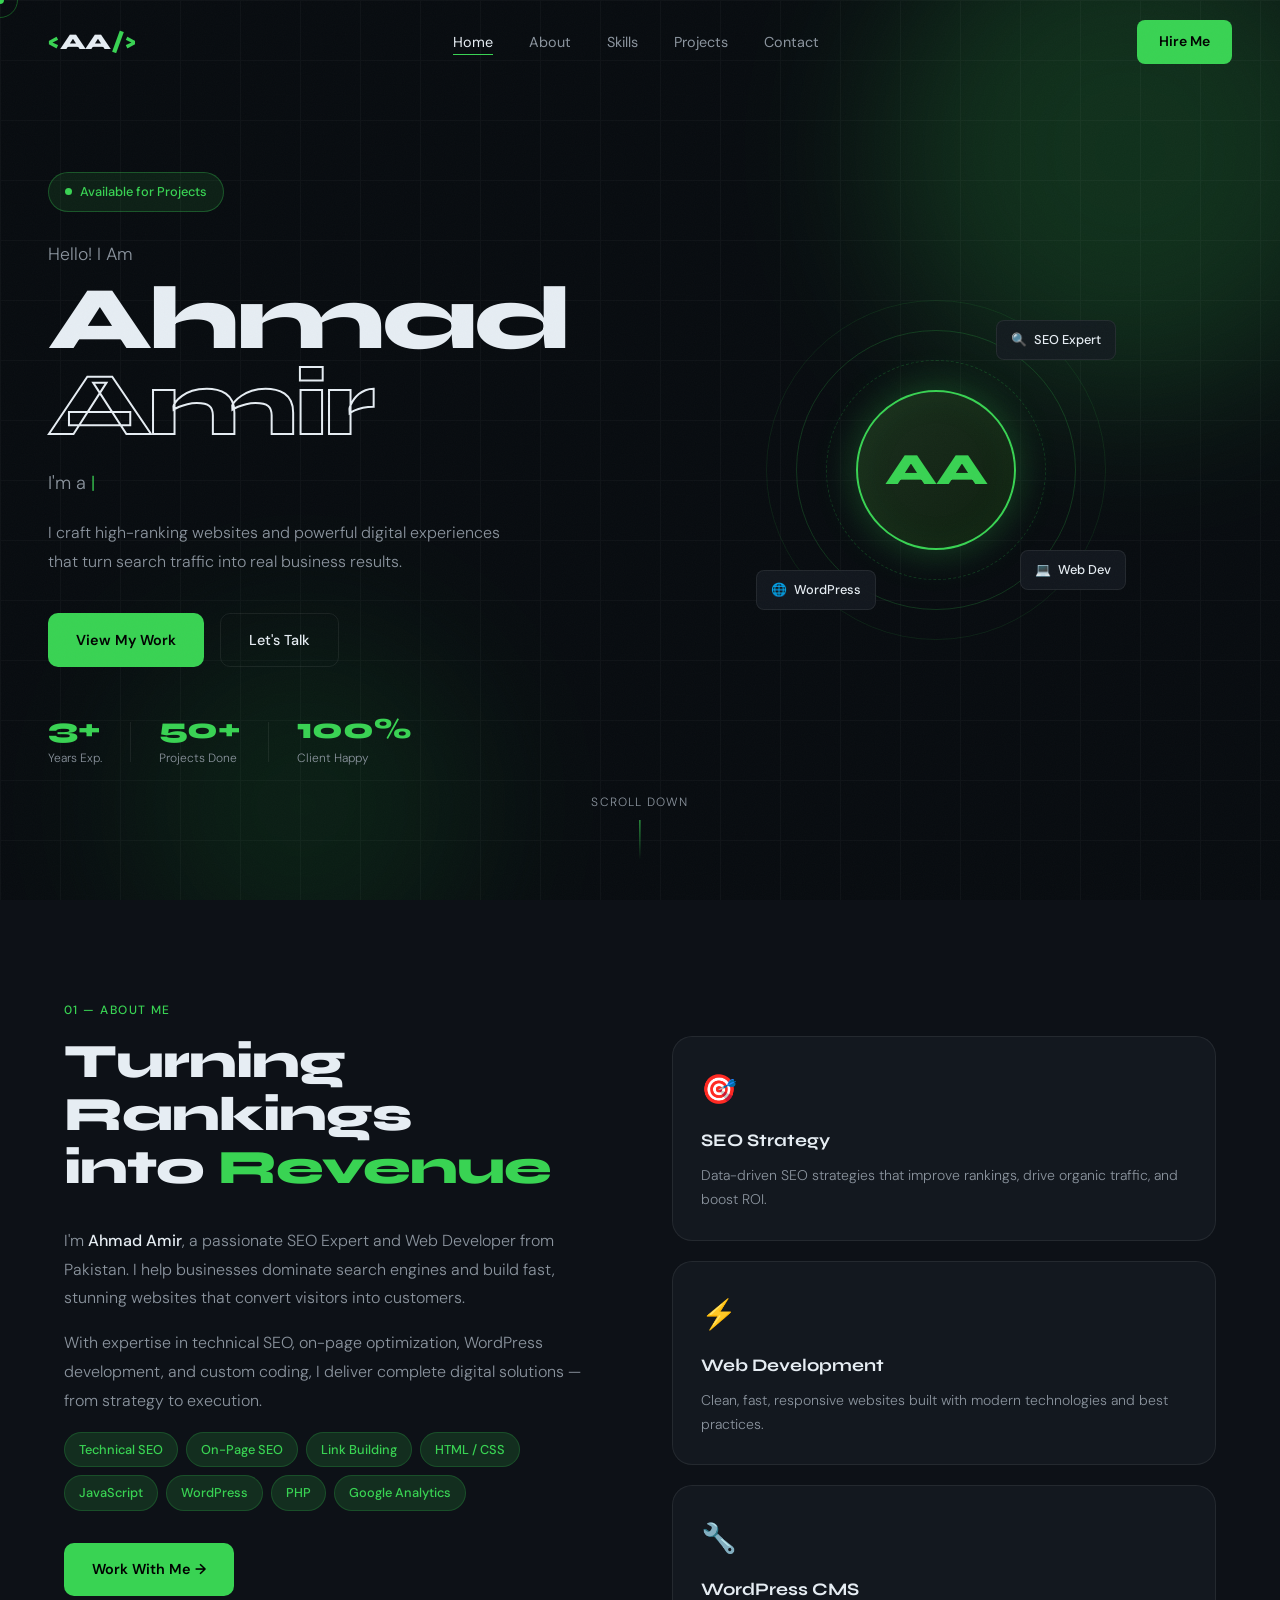
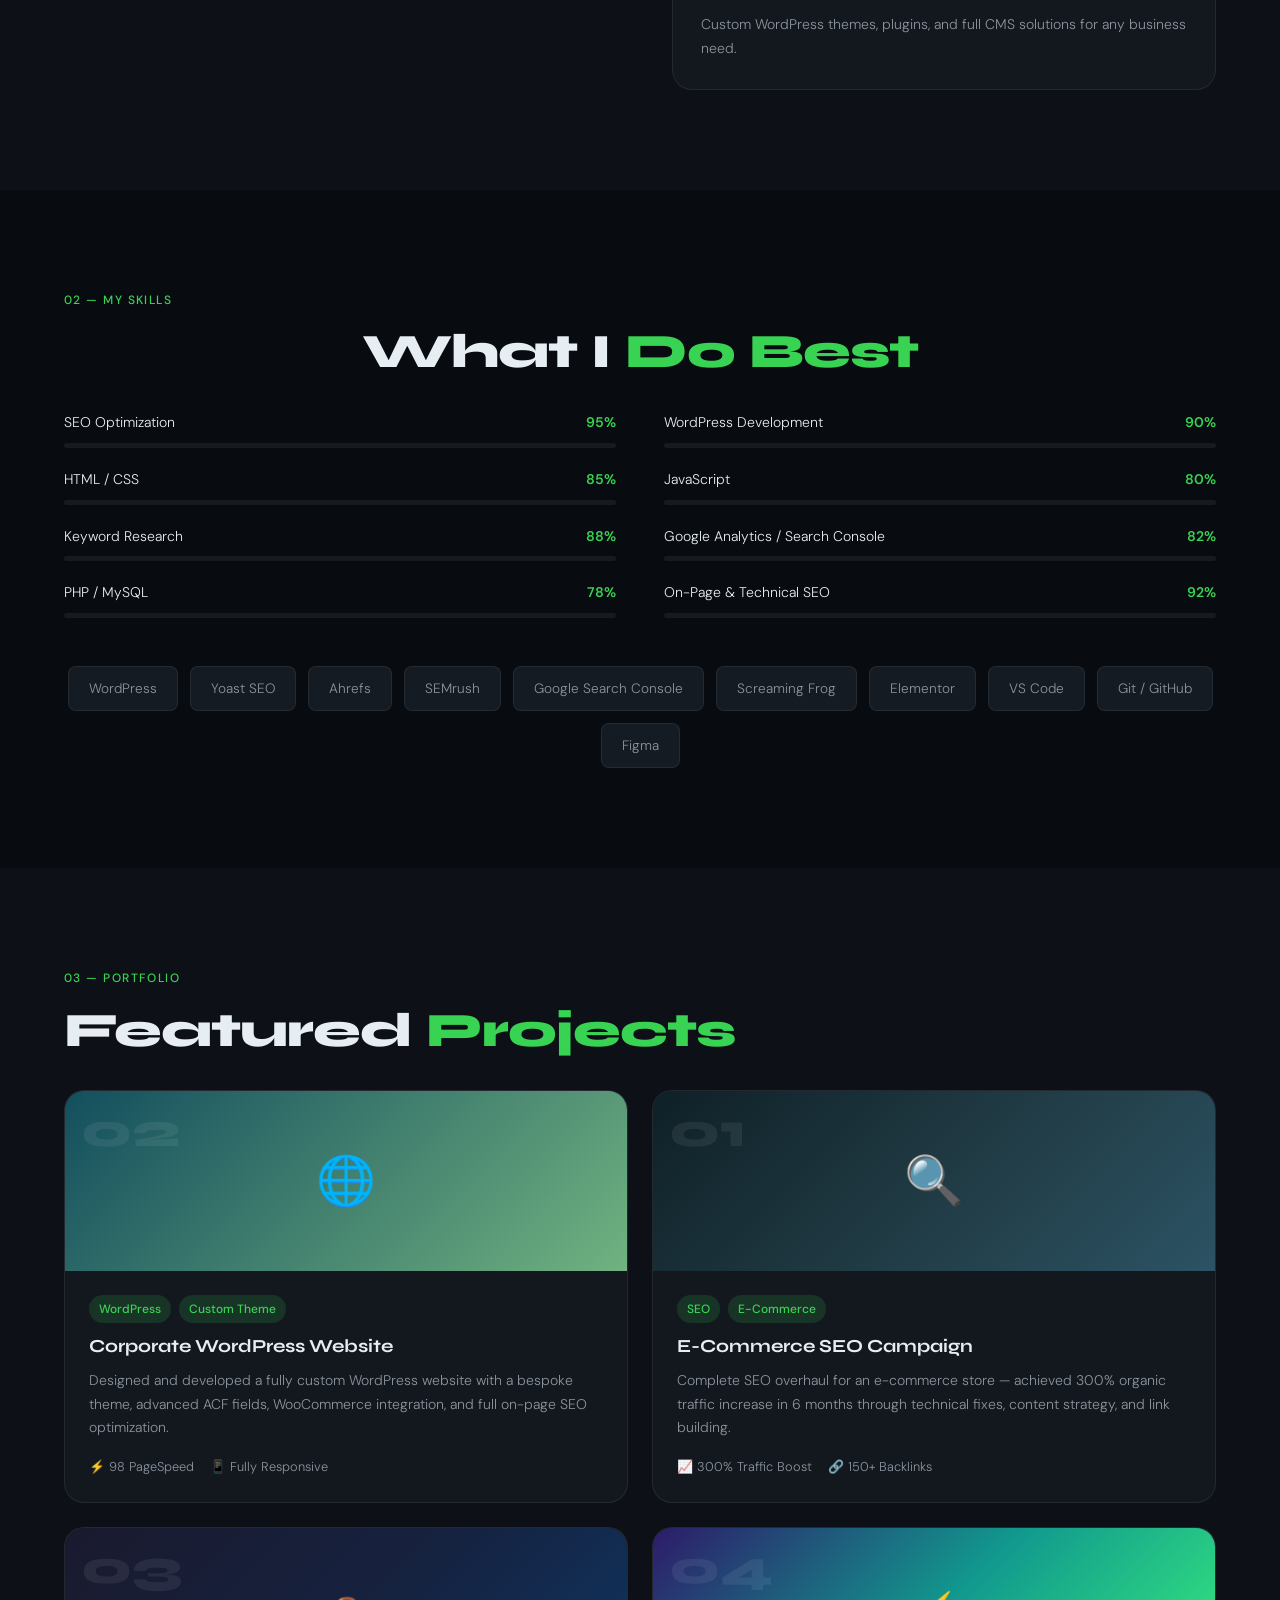
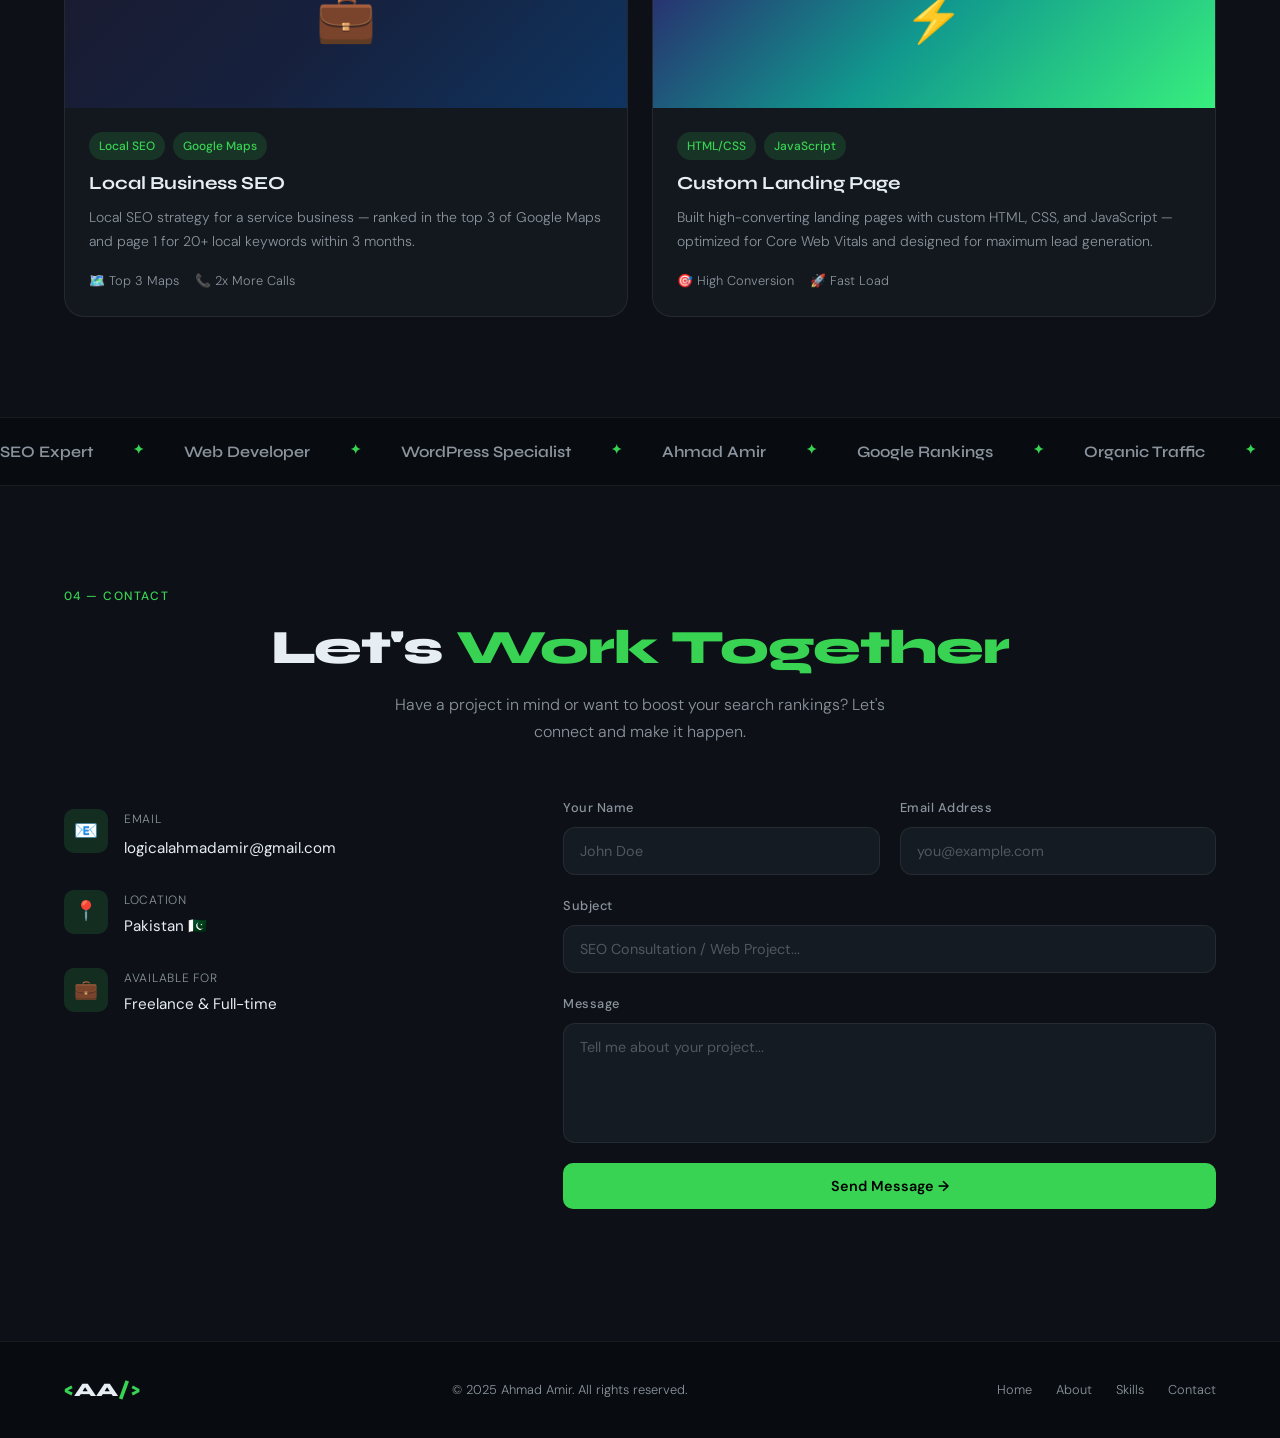
==== commit a81cbea5: "Update index (1).html" ====
--- a/index (1).html
+++ b/index (1).html
@@ -3,6 +3,7 @@
 <head>
   <meta charset="UTF-8" />
   <meta name="viewport" content="width=device-width, initial-scale=1.0" />
+  <meta name="google-site-verification" content="4zOR5eOGZPY0EVjtL1LwrVbXpO7d_28Ovo8s8eDPxlA" />
   <title>Ahmad Amir – SEO Expert & Web Developer</title>
   <meta name="description" content="Ahmad Amir is a professional SEO Expert, Web Developer, and WordPress specialist helping businesses grow online with powerful digital strategies." />
   <meta name="keywords" content="Ahmad Amir, SEO Expert, Web Developer, WordPress, Digital Marketing, Pakistan" />
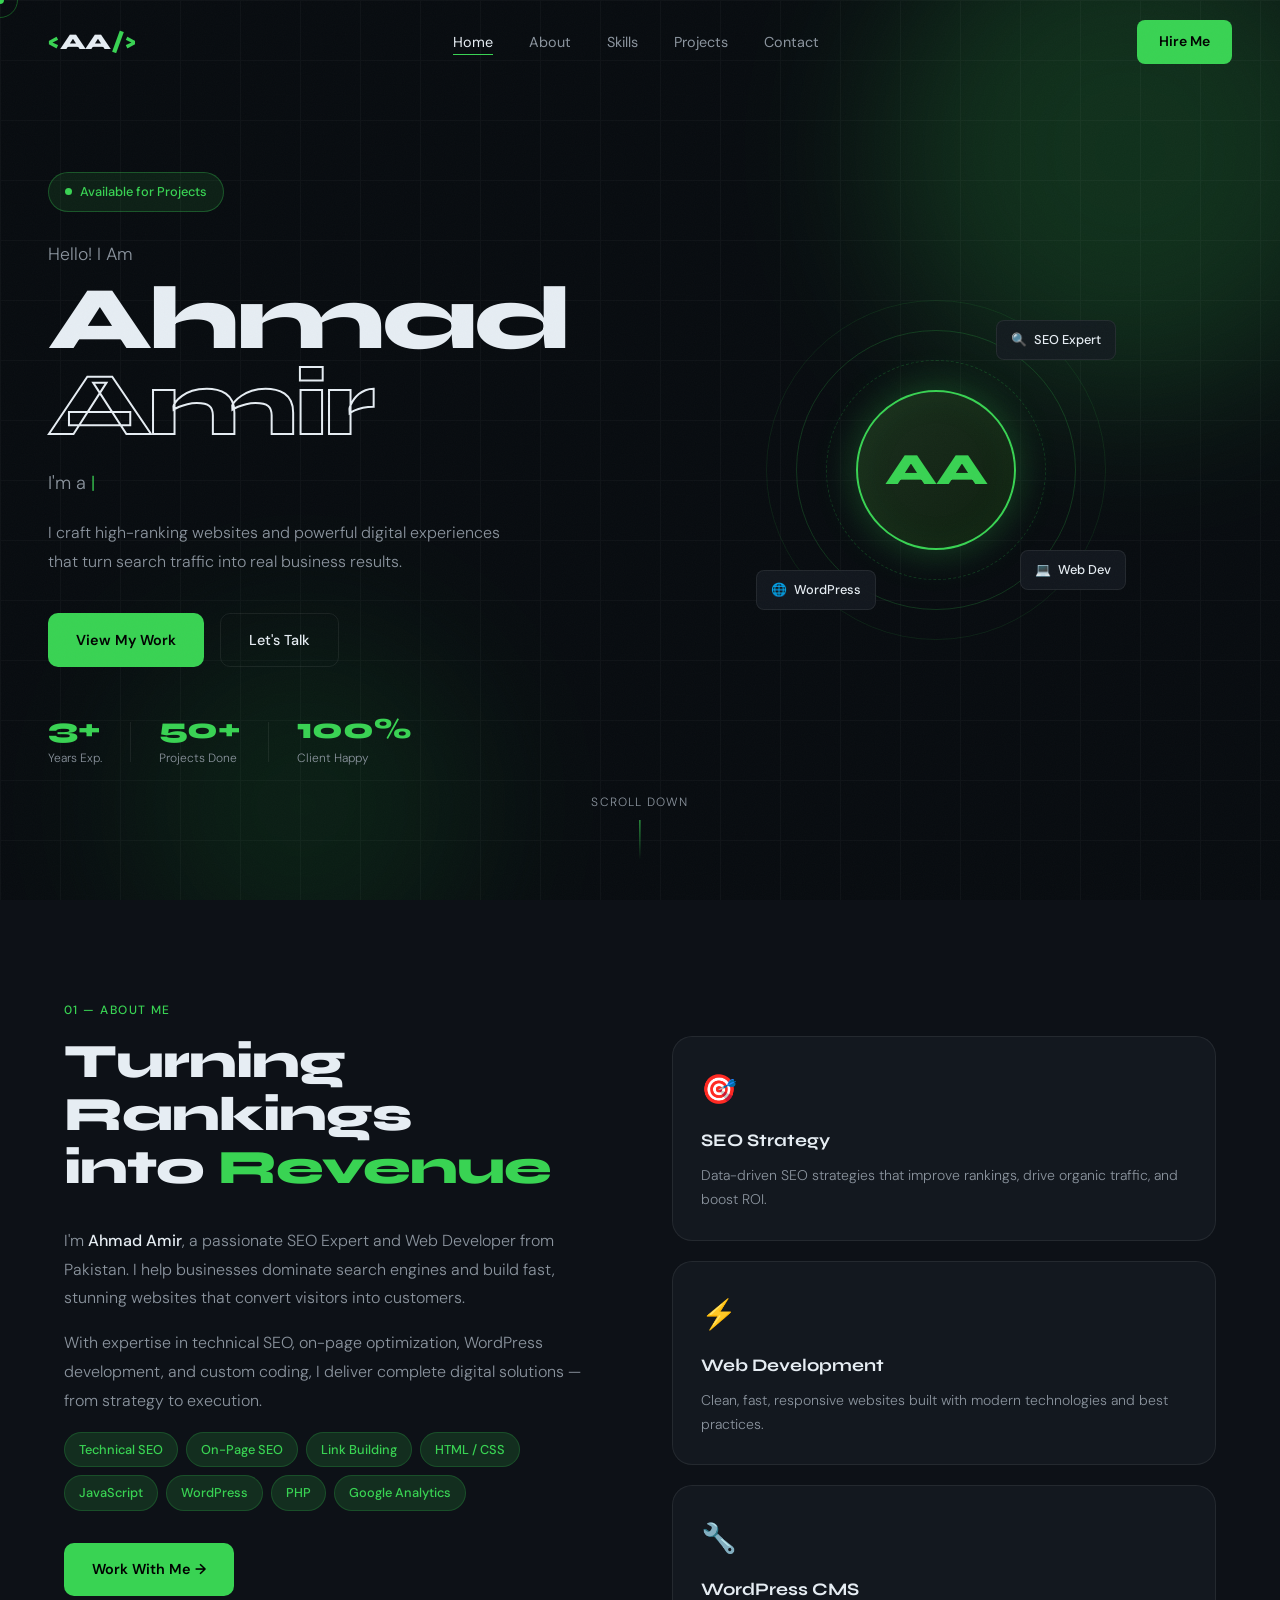
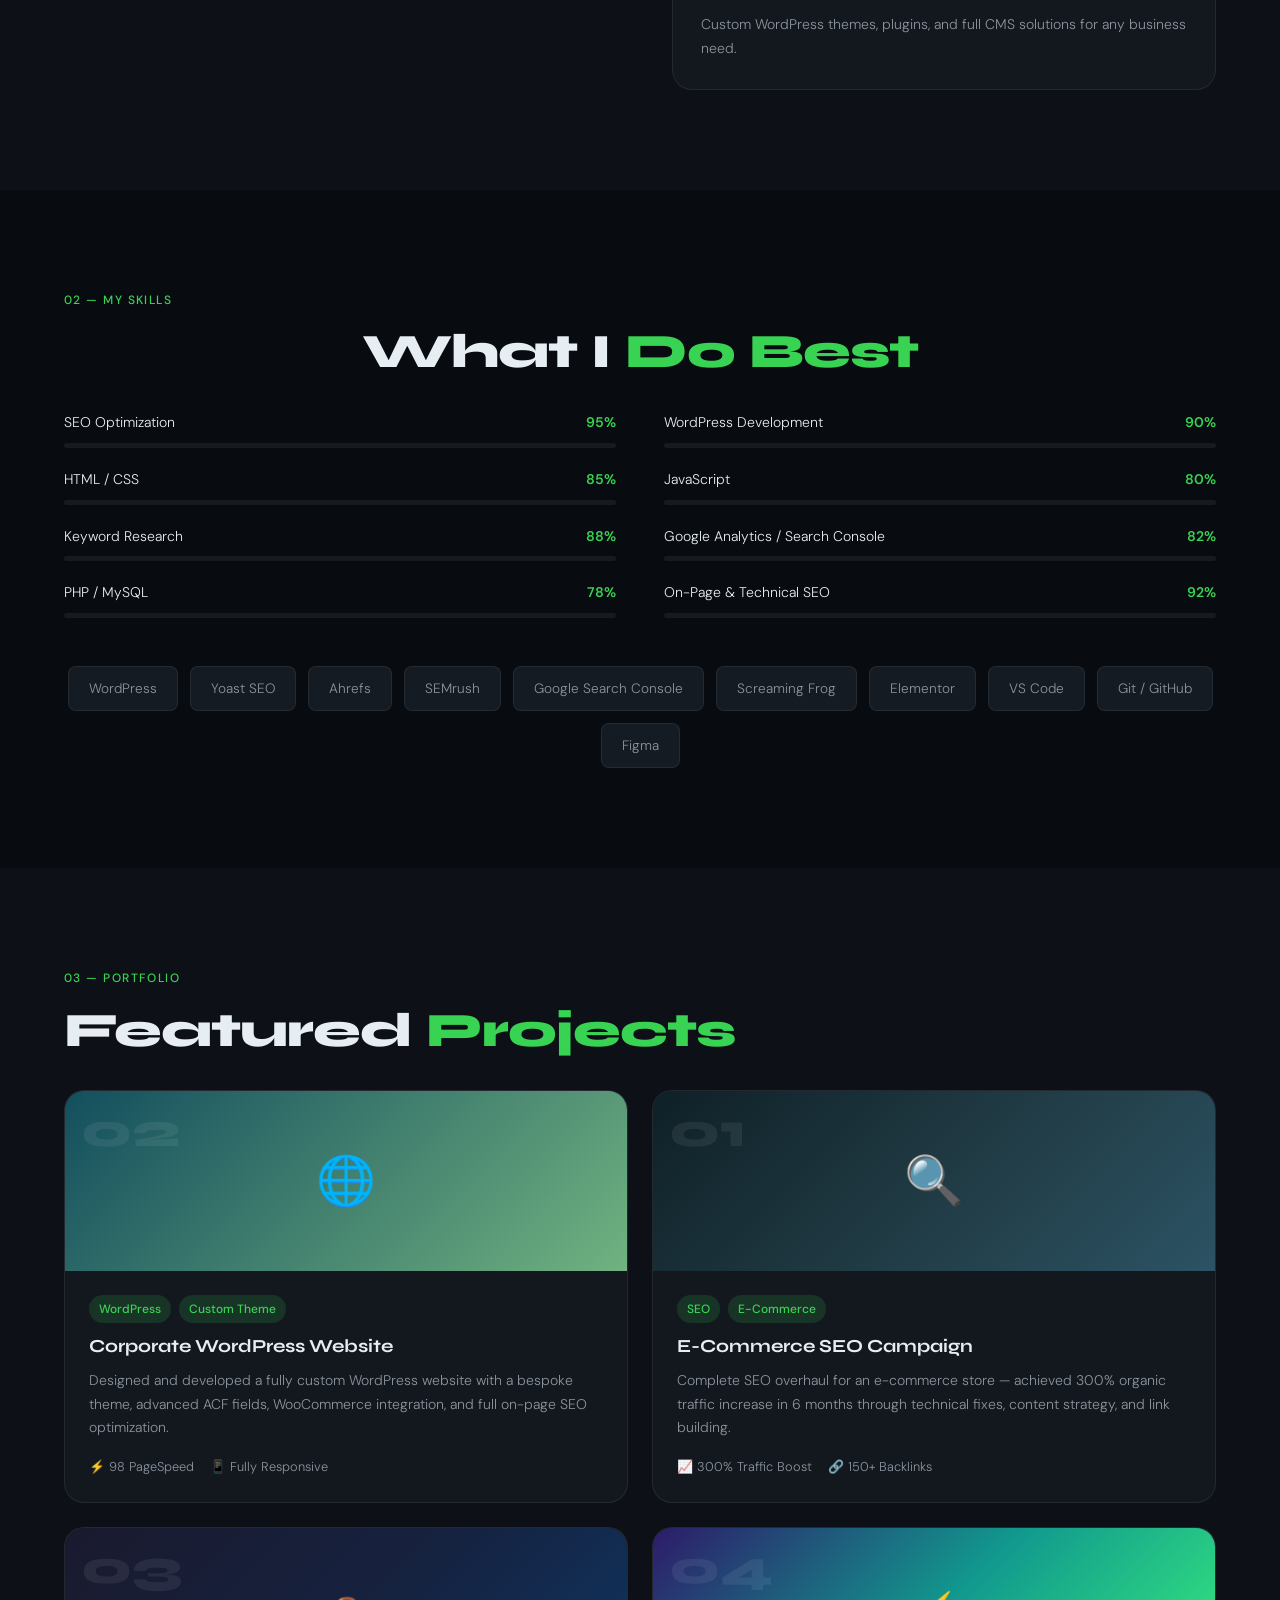
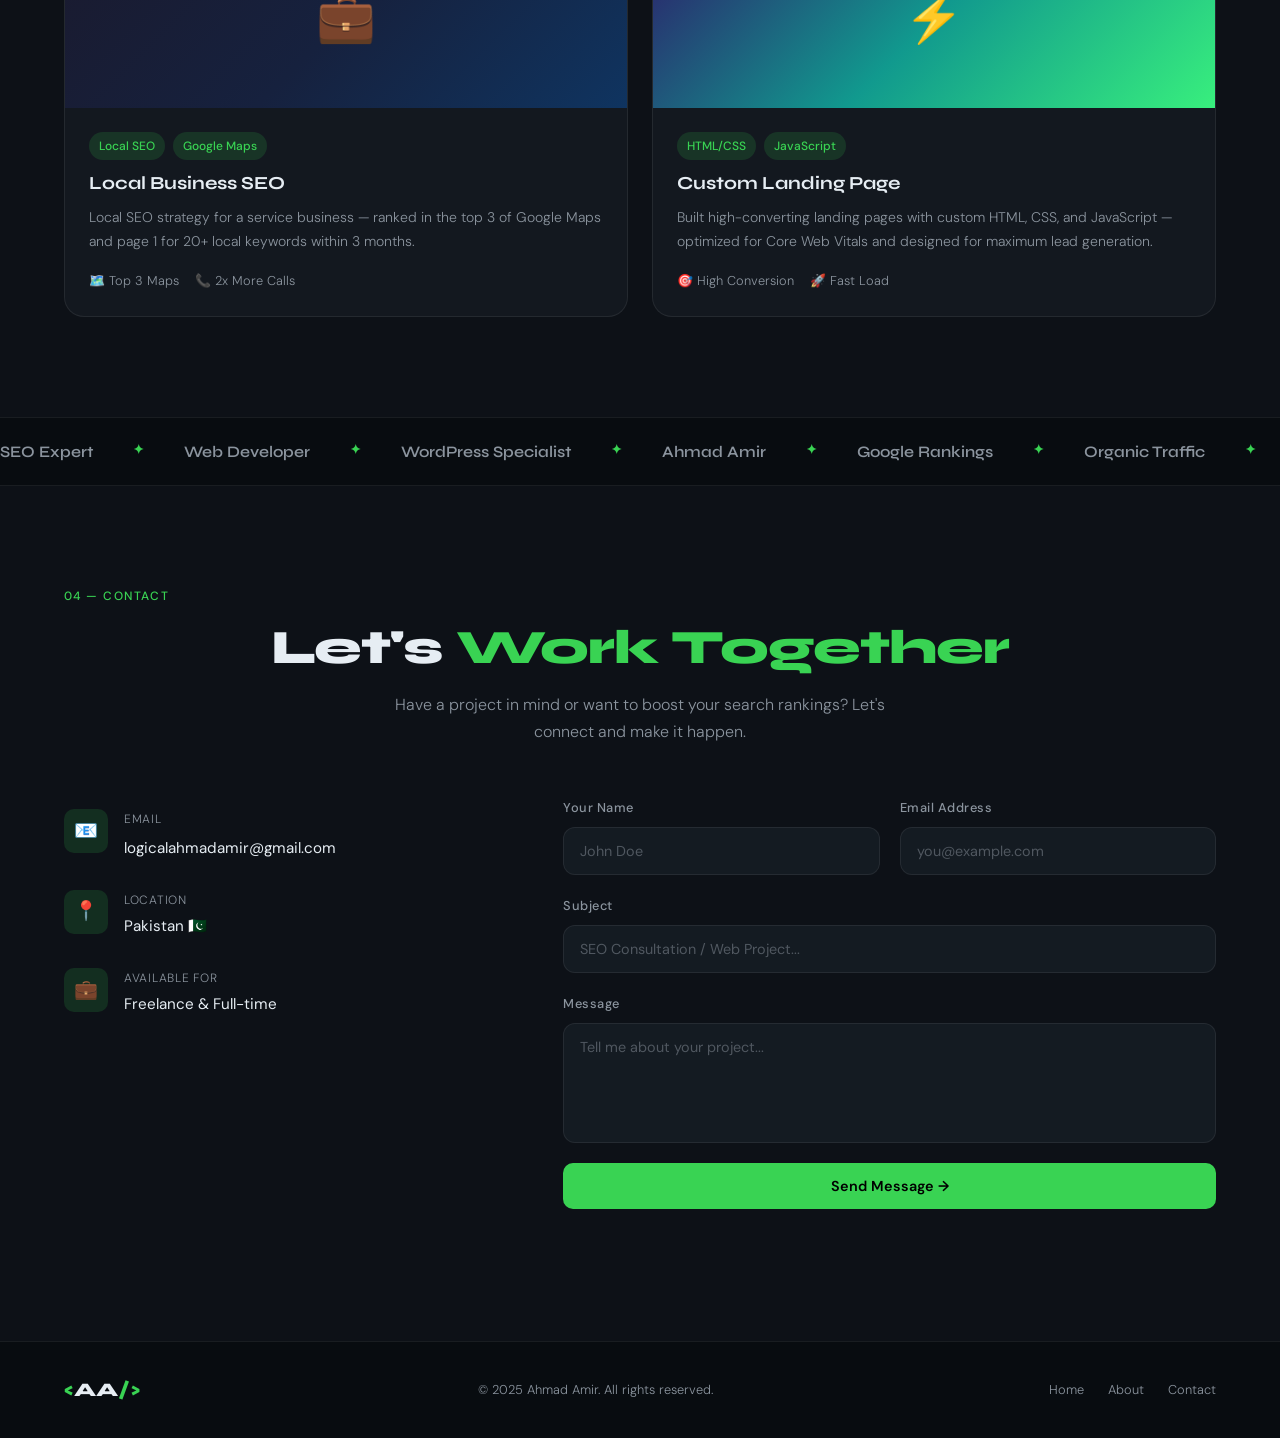
==== commit a6859c13: "Update footer links to include file extensions" ====
--- a/index (1).html
+++ b/index (1).html
@@ -3,7 +3,6 @@
 <head>
   <meta charset="UTF-8" />
   <meta name="viewport" content="width=device-width, initial-scale=1.0" />
-  <meta name="google-site-verification" content="4zOR5eOGZPY0EVjtL1LwrVbXpO7d_28Ovo8s8eDPxlA" />
   <title>Ahmad Amir – SEO Expert & Web Developer</title>
   <meta name="description" content="Ahmad Amir is a professional SEO Expert, Web Developer, and WordPress specialist helping businesses grow online with powerful digital strategies." />
   <meta name="keywords" content="Ahmad Amir, SEO Expert, Web Developer, WordPress, Digital Marketing, Pakistan" />
@@ -404,9 +403,8 @@
         <p class="footer-copy">© 2025 Ahmad Amir. All rights reserved.</p>
         <div class="footer-links">
           <a href="#home">Home</a>
-          <a href="#about">About</a>
-          <a href="#skills">Skills</a>
-          <a href="#contact">Contact</a>
+          <a href="#about.html">About</a>
+          <a href="#contact.html">Contact</a>
         </div>
       </div>
     </div>
--- a/style.css
+++ b/style.css
@@ -518,6 +518,42 @@
 .ci-value { font-size: 0.95rem; color: var(--text); font-weight: 400; }
 a.ci-value:hover { color: var(--accent); }
 
+/* New Contact Cards */
+.new-contact-grid {
+  display: grid;
+  grid-template-columns: repeat(3, 1fr);
+  gap: 20px;
+  max-width: 900px;
+  margin: 0 auto;
+}
+.contact-card {
+  display: flex; align-items: center; gap: 16px;
+  background: var(--card-bg); border: 1px solid var(--border);
+  border-radius: var(--radius-lg); padding: 24px 20px;
+  transition: var(--transition); cursor: pointer;
+}
+.contact-card:hover {
+  transform: translateY(-4px);
+  border-color: var(--accent);
+  box-shadow: 0 12px 32px rgba(57,211,83,0.15);
+}
+.cc-icon {
+  font-size: 2rem; width: 52px; height: 52px;
+  background: var(--accent-dim); border-radius: 12px;
+  display: flex; align-items: center; justify-content: center;
+  flex-shrink: 0;
+}
+.cc-info { display: flex; flex-direction: column; gap: 4px; flex: 1; }
+.cc-label {
+  font-size: 0.72rem; color: var(--text-muted);
+  text-transform: uppercase; letter-spacing: 0.08em;
+}
+.cc-value { font-size: 0.9rem; color: var(--text); font-weight: 500; }
+.cc-arrow { color: var(--accent); font-size: 1.2rem; opacity: 0; transition: var(--transition); }
+.contact-card:hover .cc-arrow { opacity: 1; transform: translateX(4px); }
+@media (max-width: 1024px) { .new-contact-grid { grid-template-columns: repeat(2, 1fr); } }
+@media (max-width: 768px) { .new-contact-grid { grid-template-columns: 1fr; } }
+
 /* Form */
 .contact-form { display: flex; flex-direction: column; gap: 20px; }
 .form-row { display: grid; grid-template-columns: 1fr 1fr; gap: 20px; }
@@ -618,3 +654,70 @@
   transform: translateY(-3px);
   box-shadow: 0 8px 20px rgba(57,211,83,0.2);
 }
+/* New Contact Cards */
+.new-contact-grid {
+  display: grid;
+  grid-template-columns: repeat(3, 1fr);
+  gap: 20px;
+  max-width: 900px;
+  margin: 0 auto;
+}
+.contact-card {
+  display: flex;
+  align-items: center;
+  gap: 16px;
+  background: var(--card-bg);
+  border: 1px solid var(--border);
+  border-radius: var(--radius-lg);
+  padding: 24px 20px;
+  transition: var(--transition);
+  cursor: pointer;
+}
+.contact-card:hover {
+  transform: translateY(-4px);
+  border-color: var(--accent);
+  box-shadow: 0 12px 32px rgba(57,211,83,0.15);
+}
+.cc-icon {
+  font-size: 2rem;
+  width: 52px; height: 52px;
+  background: var(--accent-dim);
+  border-radius: 12px;
+  display: flex; align-items: center; justify-content: center;
+  flex-shrink: 0;
+}
+.cc-info {
+  display: flex;
+  flex-direction: column;
+  gap: 4px;
+  flex: 1;
+}
+.cc-label {
+  font-size: 0.72rem;
+  color: var(--text-muted);
+  text-transform: uppercase;
+  letter-spacing: 0.08em;
+}
+.cc-value {
+  font-size: 0.9rem;
+  color: var(--text);
+  font-weight: 500;
+}
+.cc-arrow {
+  color: var(--accent);
+  font-size: 1.2rem;
+  opacity: 0;
+  transition: var(--transition);
+}
+.contact-card:hover .cc-arrow { opacity: 1; transform: translateX(4px); }
+
+@media (max-width: 768px) {
+  .new-contact-grid {
+    grid-template-columns: 1fr;
+  }
+}
+@media (max-width: 1024px) {
+  .new-contact-grid {
+    grid-template-columns: repeat(2, 1fr);
+  }
+}
